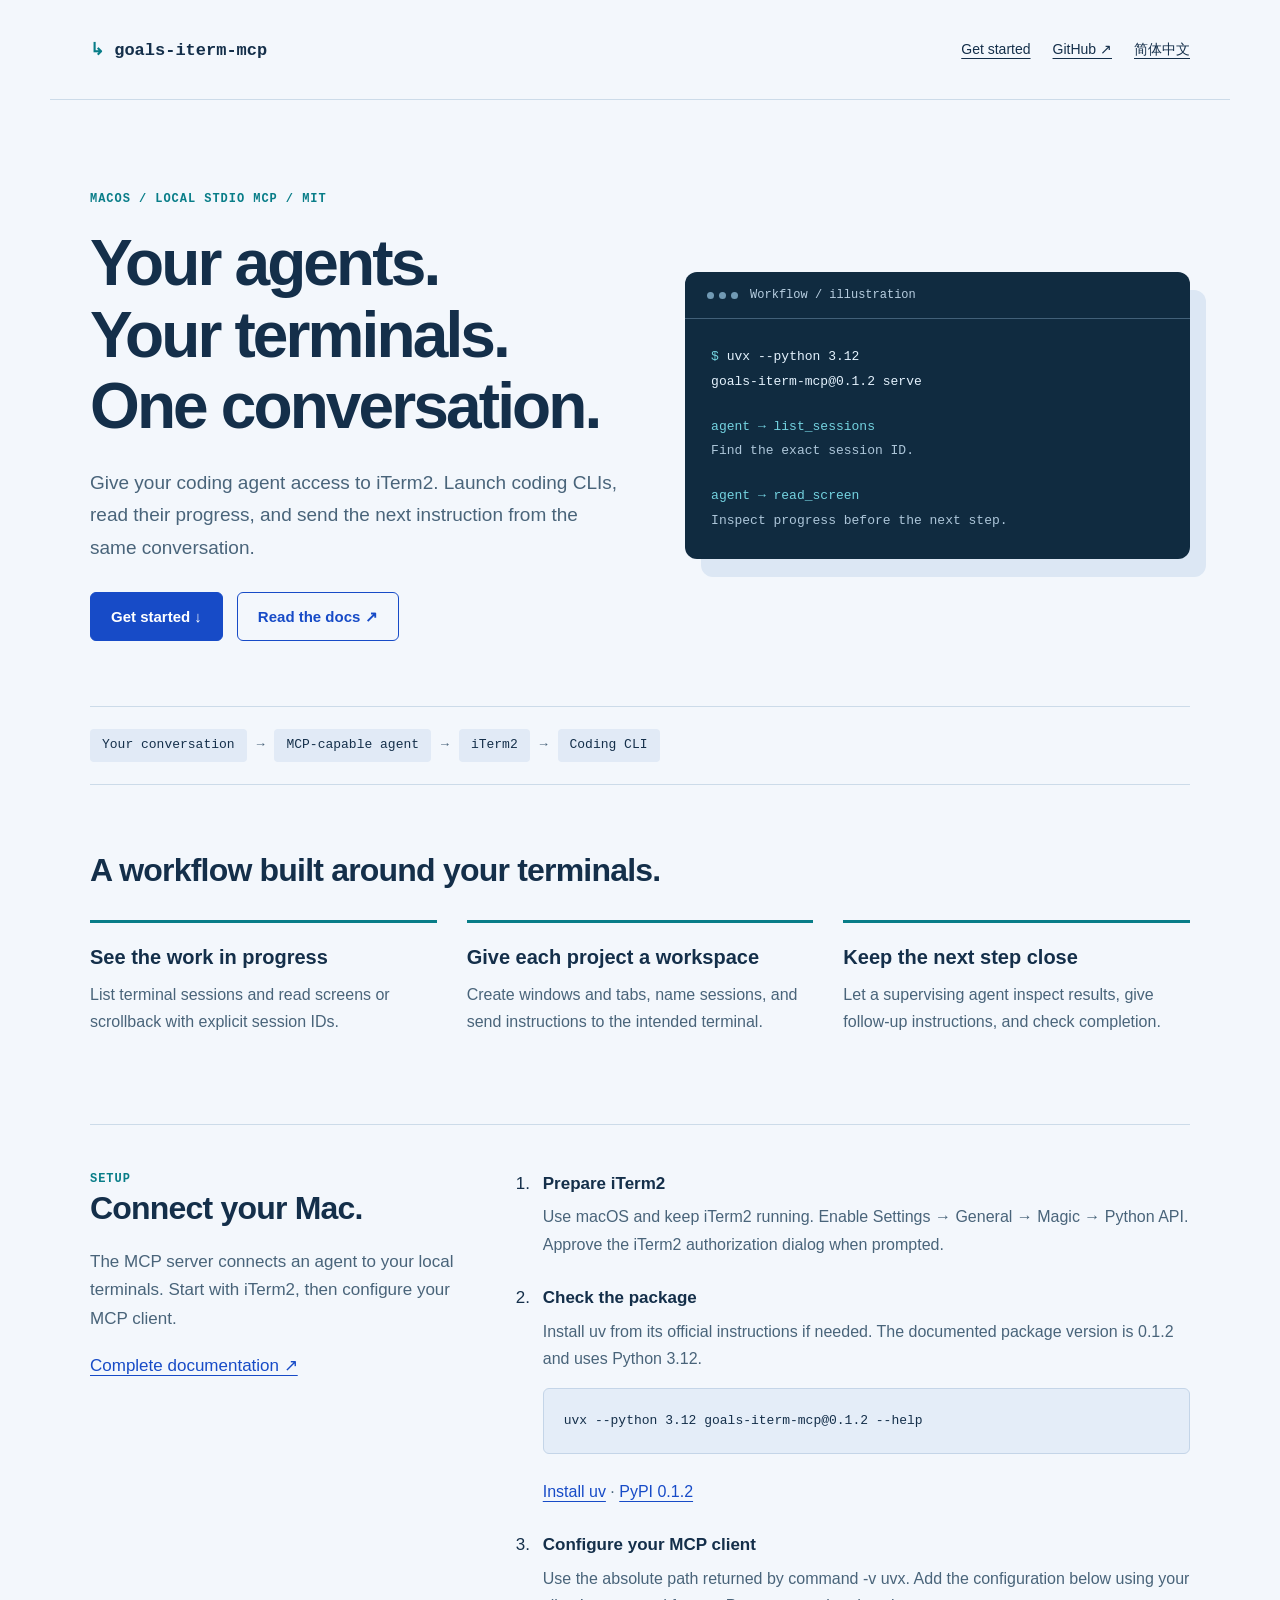
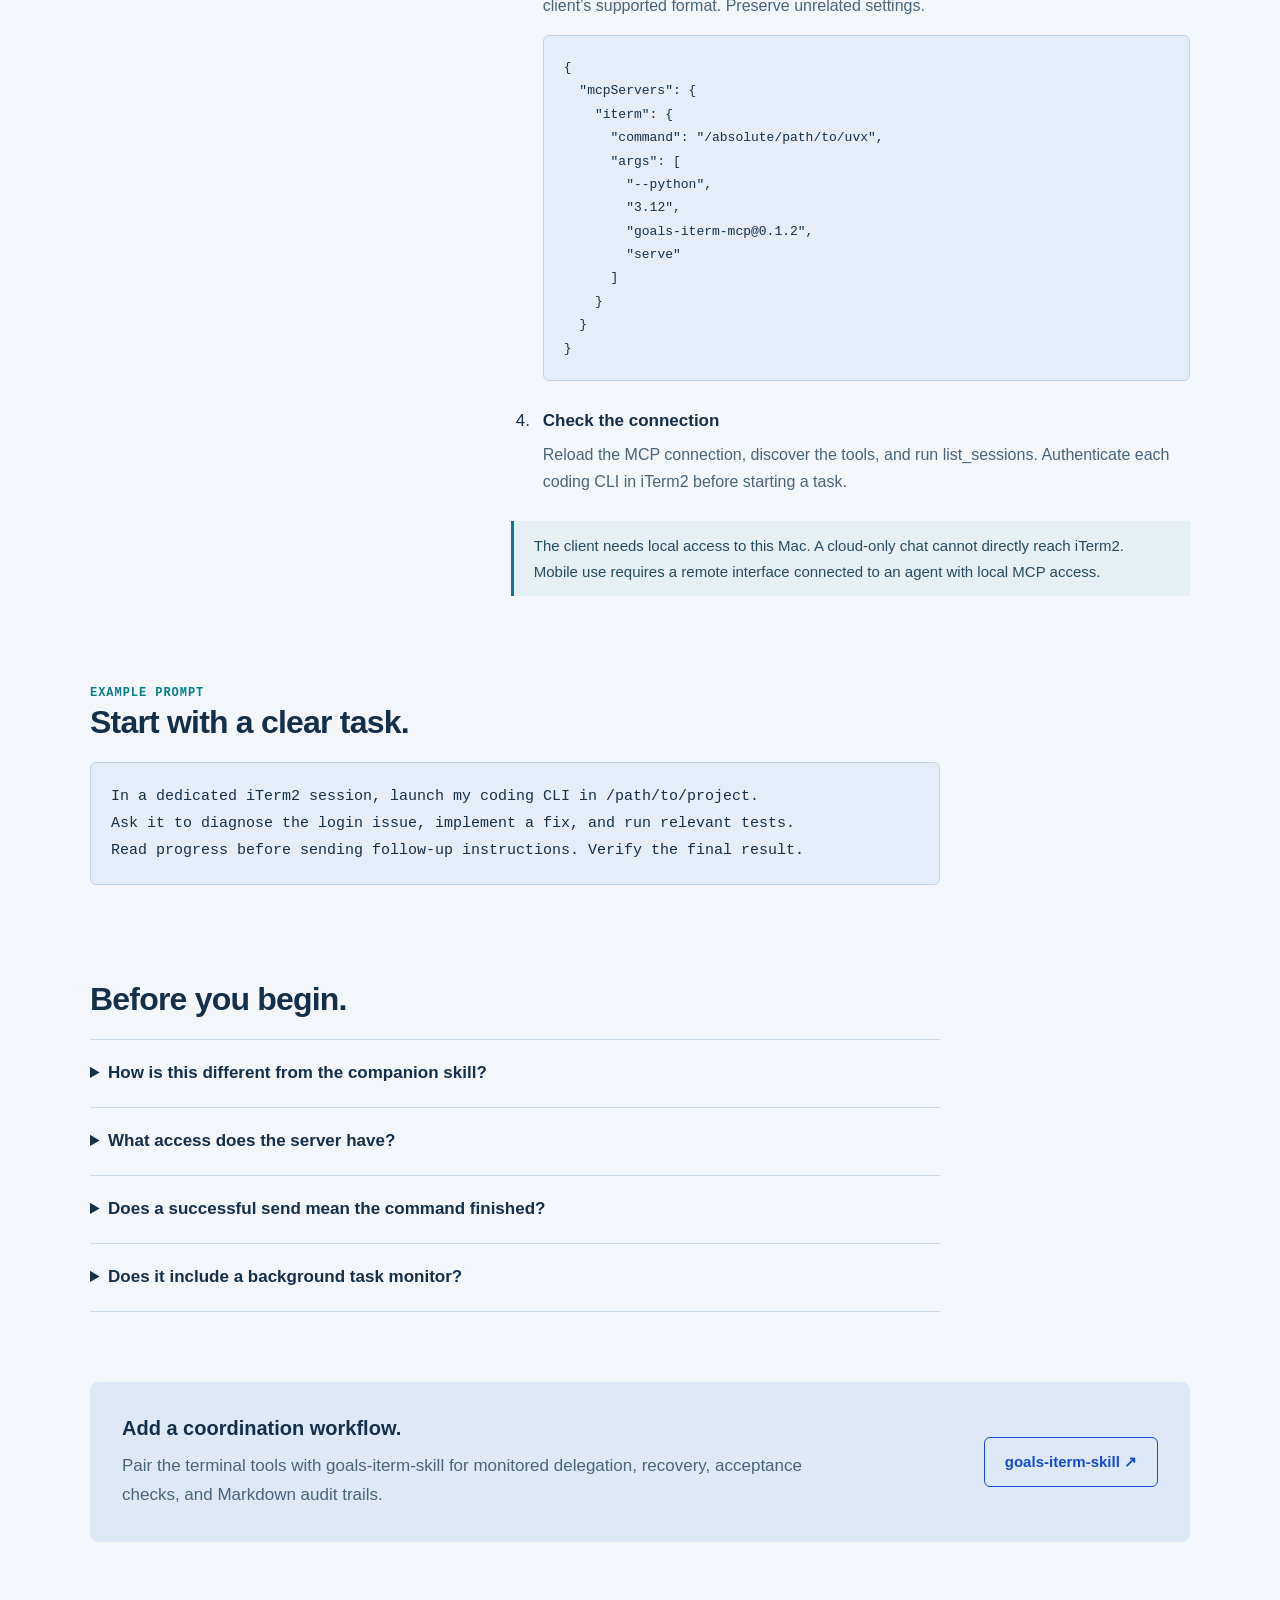
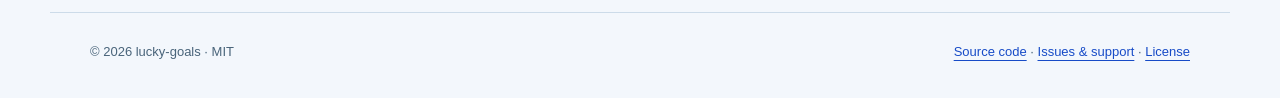
==== site/index.html @ d30d4e48 "Add bilingual project website and GitHub Pages deployment" ====
<!doctype html>
<html lang="en">
<head>
<meta charset="utf-8"><meta name="viewport" content="width=device-width, initial-scale=1">
<title>goals-iterm-mcp — iTerm2 MCP server for AI coding agents</title>
<meta name="description" content="Connect AI coding agents to iTerm2 on macOS. Use goals-iterm-mcp to coordinate Claude Code, Codex CLI, and other CLIs through local MCP tools.">
<meta name="google-site-verification" content="RSlia45OxWhqX6iyxyoSFyVtlpCfAS38nRmpzuDwfc4">
<link rel="canonical" href="https://lucky-goals.github.io/goals-iterm-mcp/">
<link rel="alternate" hreflang="en" href="https://lucky-goals.github.io/goals-iterm-mcp/">
<link rel="alternate" hreflang="zh-CN" href="https://lucky-goals.github.io/goals-iterm-mcp/zh/">
<link rel="alternate" hreflang="x-default" href="https://lucky-goals.github.io/goals-iterm-mcp/">
<meta property="og:type" content="website"><meta property="og:site_name" content="goals-iterm-mcp">
<meta property="og:title" content="goals-iterm-mcp — iTerm2 MCP server for AI coding agents"><meta property="og:description" content="Connect AI coding agents to iTerm2 on macOS. Use goals-iterm-mcp to coordinate Claude Code, Codex CLI, and other CLIs through local MCP tools."><meta property="og:url" content="https://lucky-goals.github.io/goals-iterm-mcp/"><meta property="og:locale" content="en_US">
<meta name="twitter:card" content="summary">
<meta name="theme-color" content="#142f4a">
<link rel="icon" href="./assets/favicon.svg" type="image/svg+xml">
<link rel="stylesheet" href="./assets/style.css">
<script type="application/ld+json">{"@context": "https://schema.org", "@type": "SoftwareSourceCode", "name": "goals-iterm-mcp", "description": "Connect AI coding agents to iTerm2 on macOS. Use goals-iterm-mcp to coordinate Claude Code, Codex CLI, and other CLIs through local MCP tools.", "url": "https://lucky-goals.github.io/goals-iterm-mcp/", "codeRepository": "https://github.com/lucky-goals/goals-iterm-mcp", "license": "https://opensource.org/license/mit", "inLanguage": "en", "author": {"@type": "Person", "name": "lucky-goals", "url": "https://github.com/lucky-goals"}}</script>
</head>
<body>
<a class="skip" href="#main">Skip to content</a>
<header><a class="brand" href="./"><span>↳</span> goals-iterm-mcp</a><nav aria-label="Main navigation"><a href="#install">Get started</a><a href="https://github.com/lucky-goals/goals-iterm-mcp">GitHub ↗</a><a href="./zh/" lang="zh-CN" hreflang="zh-CN">简体中文</a></nav></header>
<main id="main">
<section class="hero" aria-labelledby="headline"><div><div class="eyebrow">macOS / local stdio MCP / MIT</div><h1 id="headline">Your agents.<br>Your terminals.<br>One conversation.</h1><p class="lede">Give your coding agent access to iTerm2. Launch coding CLIs, read their progress, and send the next instruction from the same conversation.</p><div class="actions"><a class="button" href="#install">Get started ↓</a><a class="button secondary" href="https://github.com/lucky-goals/goals-iterm-mcp/blob/main/README.md">Read the docs ↗</a></div></div><div class="terminal" aria-label="Illustrative workflow, not a live terminal"><div class="terminal-title"><span class="lights" aria-hidden="true"><i></i><i></i><i></i></span>Workflow / illustration</div><div class="terminal-body"><p><span class="prompt">$</span> uvx --python 3.12<br>  goals-iterm-mcp@0.1.2 serve</p><p><span class="prompt">agent → list_sessions</span><br><span class="comment">Find the exact session ID.</span></p><p><span class="prompt">agent → read_screen</span><br><span class="comment">Inspect progress before the next step.</span></p></div></div></section>
<div class="flow" aria-label="How it connects"><span>Your conversation</span> <b aria-hidden="true">→</b> <span>MCP-capable agent</span> <b aria-hidden="true">→</b> <span>iTerm2</span> <b aria-hidden="true">→</b> <span>Coding CLI</span></div>
<section aria-labelledby="capabilities"><h2 id="capabilities">A workflow built around your terminals.</h2><div class="features"><article class="feature"><h3>See the work in progress</h3><p>List terminal sessions and read screens or scrollback with explicit session IDs.</p></article><article class="feature"><h3>Give each project a workspace</h3><p>Create windows and tabs, name sessions, and send instructions to the intended terminal.</p></article><article class="feature"><h3>Keep the next step close</h3><p>Let a supervising agent inspect results, give follow-up instructions, and check completion.</p></article></div></section>
<section class="setup" id="install" aria-labelledby="setup-title"><div><div class="eyebrow">Setup</div><h2 id="setup-title">Connect your Mac.</h2><p class="intro">The MCP server connects an agent to your local terminals. Start with iTerm2, then configure your MCP client.</p><p><a href="https://github.com/lucky-goals/goals-iterm-mcp/blob/main/README.md">Complete documentation ↗</a></p></div><div><ol class="steps"><li><strong>Prepare iTerm2</strong><p>Use macOS and keep iTerm2 running. Enable Settings → General → Magic → Python API. Approve the iTerm2 authorization dialog when prompted.</p></li><li><strong>Check the package</strong><p>Install uv from its official instructions if needed. The documented package version is 0.1.2 and uses Python 3.12.</p><pre><code>uvx --python 3.12 goals-iterm-mcp@0.1.2 --help</code></pre><p><a href="https://docs.astral.sh/uv/getting-started/installation/">Install uv</a> · <a href="https://pypi.org/project/goals-iterm-mcp/0.1.2/">PyPI 0.1.2</a></p></li><li><strong>Configure your MCP client</strong><p>Use the absolute path returned by command -v uvx. Add the configuration below using your client’s supported format. Preserve unrelated settings.</p><pre><code>{
  &quot;mcpServers&quot;: {
    &quot;iterm&quot;: {
      &quot;command&quot;: &quot;/absolute/path/to/uvx&quot;,
      &quot;args&quot;: [
        &quot;--python&quot;,
        &quot;3.12&quot;,
        &quot;goals-iterm-mcp@0.1.2&quot;,
        &quot;serve&quot;
      ]
    }
  }
}</code></pre></li><li><strong>Check the connection</strong><p>Reload the MCP connection, discover the tools, and run list_sessions. Authenticate each coding CLI in iTerm2 before starting a task.</p></li></ol><p class="note">The client needs local access to this Mac. A cloud-only chat cannot directly reach iTerm2. Mobile use requires a remote interface connected to an agent with local MCP access.</p></div></section>
<section class="example" aria-labelledby="example-title"><div class="eyebrow">Example prompt</div><h2 id="example-title">Start with a clear task.</h2><pre><code>In a dedicated iTerm2 session, launch my coding CLI in /path/to/project.
Ask it to diagnose the login issue, implement a fix, and run relevant tests.
Read progress before sending follow-up instructions. Verify the final result.</code></pre></section>
<section aria-labelledby="faq"><h2 id="faq">Before you begin.</h2><details><summary>How is this different from the companion skill?</summary><p>The MCP server provides terminal tools. goals-iterm-skill adds instructions for task delegation, monitoring, decisions, recovery, and verification.</p></details><details><summary>What access does the server have?</summary><p>By default it can operate on all iTerm2 sessions owned by the current user. Use --read-only to observe only, or repeat --session-id &lt;ID&gt; to limit access. Session restrictions disable window and tab creation.</p></details><details><summary>Does a successful send mean the command finished?</summary><p>No. The acknowledgment confirms an iTerm2 API call. The supervising agent still needs to inspect terminal output and verify the result.</p></details><details><summary>Does it include a background task monitor?</summary><p>No. The server exposes terminal tools. The supervising agent and its host manage monitoring, continuation, and scheduling.</p></details></section>
<section><div class="related"><div><h3>Add a coordination workflow.</h3><p>Pair the terminal tools with goals-iterm-skill for monitored delegation, recovery, acceptance checks, and Markdown audit trails.</p></div><a class="button secondary" href="https://lucky-goals.github.io/goals-iterm-skill/">goals-iterm-skill ↗</a></div></section>
</main><footer><span>© 2026 lucky-goals · MIT</span><span><a href="https://github.com/lucky-goals/goals-iterm-mcp">Source code</a> · <a href="https://github.com/lucky-goals/goals-iterm-mcp/issues">Issues & support</a> · <a href="https://github.com/lucky-goals/goals-iterm-mcp/blob/main/LICENSE">License</a></span></footer>
</body></html>
---- site/assets/style.css ----
:root{--ink:#142f4a;--muted:#49647a;--paper:#f3f7fc;--white:#fff;--line:#ccdbe9;--blue:#174bc7;--cyan:#087d88;--dark:#102b40;--mono:ui-monospace,SFMono-Regular,Consolas,monospace;--body:ui-sans-serif,-apple-system,BlinkMacSystemFont,"Segoe UI","PingFang SC",sans-serif}*{box-sizing:border-box}html{scroll-behavior:smooth;scroll-padding-top:24px}body{margin:0;background:var(--paper);color:var(--ink);font:17px/1.7 var(--body)}a{color:var(--blue);text-underline-offset:4px}a:hover{text-decoration-thickness:2px}a:focus-visible,summary:focus-visible{outline:3px solid var(--cyan);outline-offset:5px}header,main,footer{max-width:1180px;margin:auto;padding:0 40px}header{display:flex;align-items:center;justify-content:space-between;gap:20px;min-height:100px;border-bottom:1px solid var(--line)}.brand{font:700 17px var(--mono);color:var(--ink);text-decoration:none}.brand span{color:var(--cyan)}nav{display:flex;flex-wrap:wrap;gap:22px;font-size:14px}nav a{color:var(--ink)}.hero{display:grid;grid-template-columns:1.05fr 1fr;gap:65px;align-items:center;padding:90px 0 65px}.eyebrow{font:600 12px/1.5 var(--mono);letter-spacing:.08em;text-transform:uppercase;color:var(--cyan)}h1{font-size:clamp(40px,5vw,66px);line-height:1.12;letter-spacing:-.045em;margin:20px 0 24px;font-weight:750}h2{font-size:32px;line-height:1.25;letter-spacing:-.025em;margin:0 0 20px}h3{font-size:20px;line-height:1.4;margin:0 0 10px}p{margin:0 0 18px}.lede{color:var(--muted);font-size:19px}.actions{display:flex;flex-wrap:wrap;gap:14px;margin-top:28px}.button{display:inline-flex;align-items:center;justify-content:center;padding:11px 20px;border:1px solid var(--blue);border-radius:6px;font-weight:600;font-size:15px;text-decoration:none;background:var(--blue);color:white}.button.secondary{color:var(--blue);background:transparent}.terminal{background:var(--dark);color:#e4f2fd;border-radius:12px;box-shadow:16px 18px 0 #dce7f4;overflow:hidden;min-width:0}.terminal-title{font:12px var(--mono);padding:16px 22px;border-bottom:1px solid #426078;display:flex;gap:12px;align-items:center;color:#b8cfe1}.lights{display:flex;gap:5px}.lights i{height:7px;width:7px;border-radius:50%;background:#719ab4}.terminal-body{padding:26px;font:13px/1.9 var(--mono)}.terminal-body p{margin-bottom:20px}.terminal-body p:last-child{margin-bottom:0}.prompt{color:#74d3e0}.comment{color:#adc6d9}.flow{display:flex;flex-wrap:wrap;gap:10px;align-items:center;border-block:1px solid var(--line);padding:22px 0;font:13px/1.6 var(--mono);margin-bottom:65px}.flow span{padding:6px 12px;background:#e1eaf6;border-radius:4px}.flow b{font-weight:400;color:var(--muted)}section{padding:0 0 70px}.intro{max-width:760px;color:var(--muted)}.features{display:grid;grid-template-columns:repeat(3,1fr);gap:30px;margin-top:30px}.feature{border-top:3px solid var(--cyan);padding-top:20px}.feature p{color:var(--muted);font-size:16px}.setup{display:grid;grid-template-columns:.7fr 1.3fr;gap:55px;padding-top:45px;border-top:1px solid var(--line)}.steps{padding-left:24px;margin:0}.steps>li{padding-left:8px;margin-bottom:26px}.steps strong{display:block}.steps p{color:var(--muted);font-size:16px;margin:5px 0 10px}pre{margin:16px 0 24px;padding:20px;background:#e4edf8;border:1px solid #c4d5e8;border-radius:6px;overflow-x:auto;color:var(--ink);font:13px/1.8 var(--mono);white-space:pre-wrap;overflow-wrap:anywhere}code{font-family:var(--mono);font-size:.88em}pre code{font-size:inherit}.note{border-left:3px solid var(--cyan);padding:12px 20px;background:#e6f0f4;color:#234b62;font-size:15px}.example{max-width:850px}.example pre{font-size:15px;line-height:1.8}details{border-top:1px solid var(--line);padding:19px 0;max-width:850px}details:last-child{border-bottom:1px solid var(--line)}summary{cursor:pointer;font-weight:600}details p{margin:15px 0 0;color:var(--muted);font-size:16px}.related{display:flex;justify-content:space-between;align-items:center;gap:30px;padding:32px;background:#dde9f7;border-radius:8px}.related p{max-width:680px;margin:0;color:var(--muted)}.related .button{white-space:nowrap}footer{display:flex;gap:20px;justify-content:space-between;padding-top:28px;padding-bottom:35px;border-top:1px solid var(--line);font-size:13px;color:var(--muted)}.skip{position:absolute;left:20px;top:-100px;padding:10px;background:white;z-index:9}.skip:focus{top:10px}@media(max-width:850px){.hero{grid-template-columns:1fr;gap:40px;padding-top:50px}.terminal{max-width:650px}.setup{grid-template-columns:1fr;gap:18px}.features{grid-template-columns:1fr;gap:20px}.related{align-items:flex-start;flex-direction:column}h1{max-width:700px}.flow{margin-bottom:45px}}@media(max-width:520px){header,main,footer{padding-left:22px;padding-right:22px}header{align-items:flex-start;flex-direction:column;padding-top:24px;padding-bottom:24px;gap:15px}nav{gap:18px}h1{font-size:40px}.terminal{box-shadow:8px 10px 0 #dce7f4}.terminal-body{padding:20px;font-size:12px}section{padding-bottom:48px}footer{flex-direction:column}.related{padding:24px}.flow{font-size:11px;gap:6px}.flow span{padding:5px 8px}}@media(prefers-reduced-motion:reduce){html{scroll-behavior:auto}}
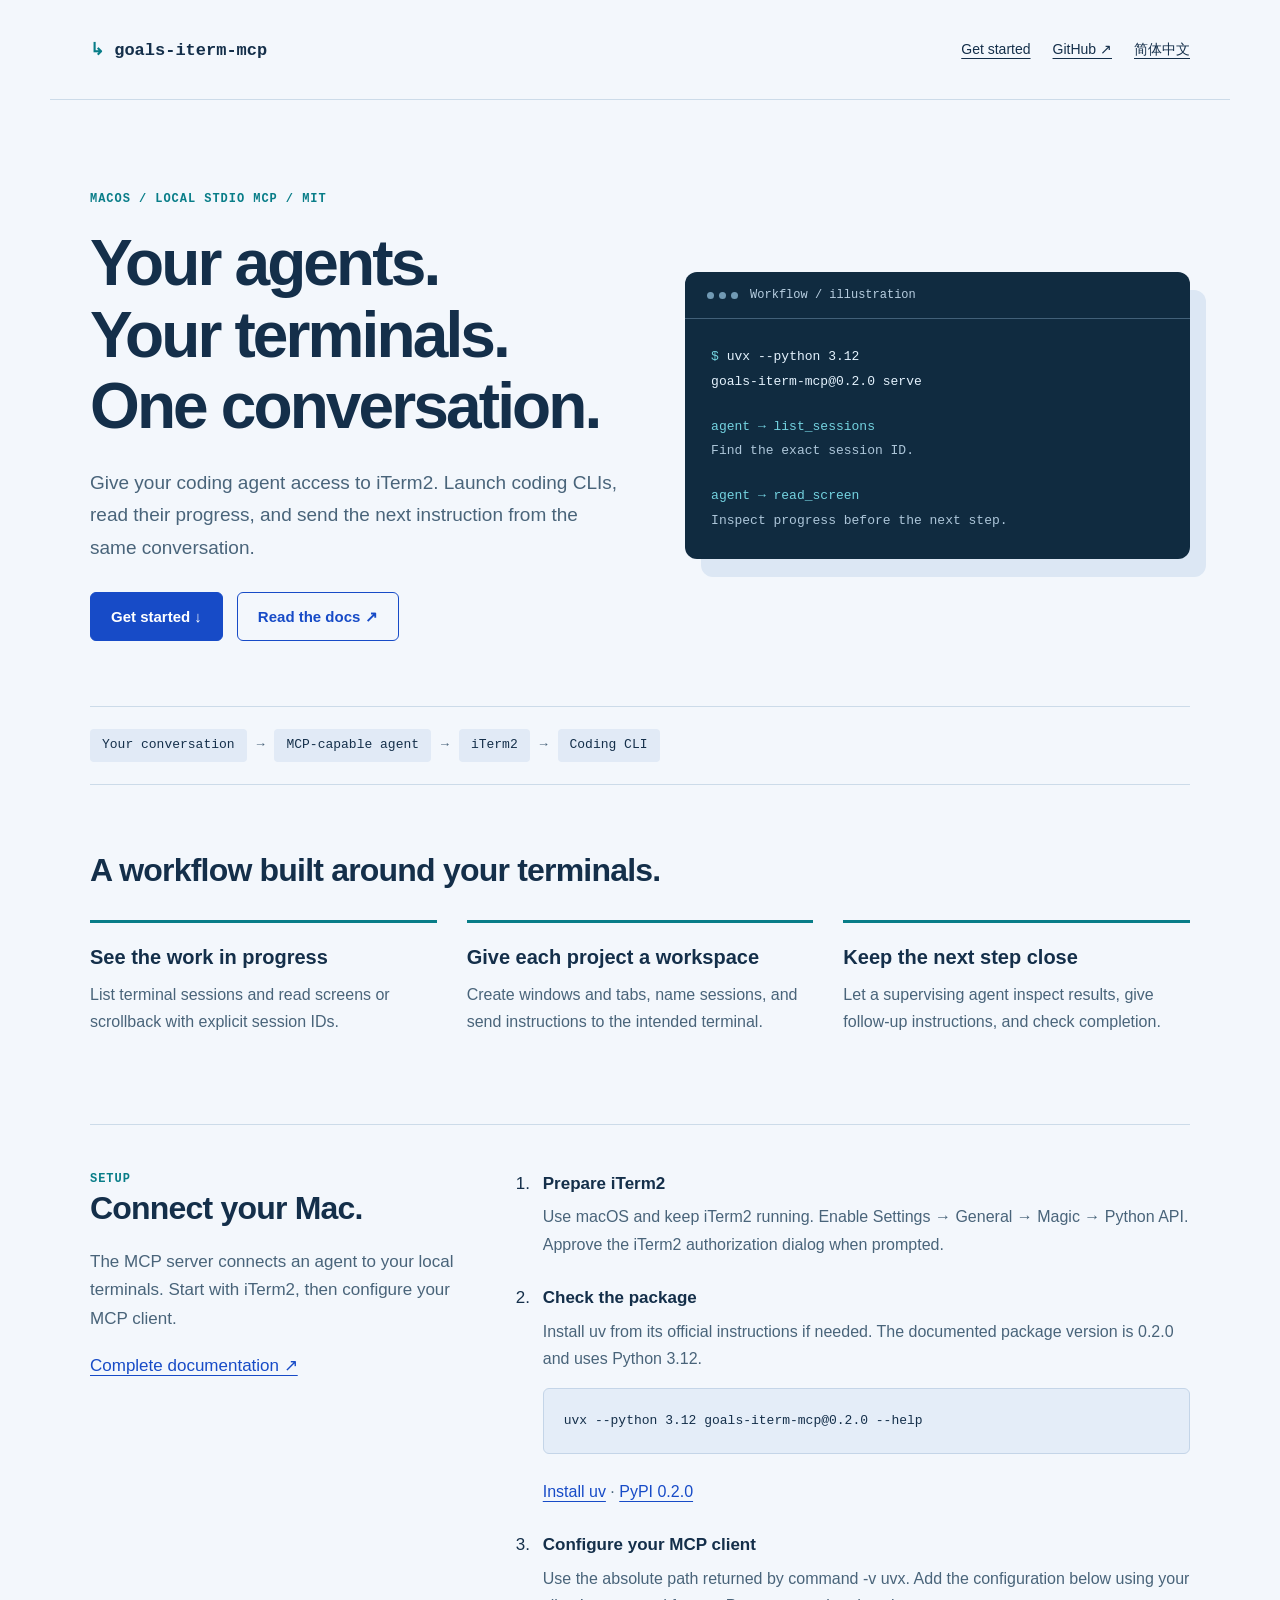
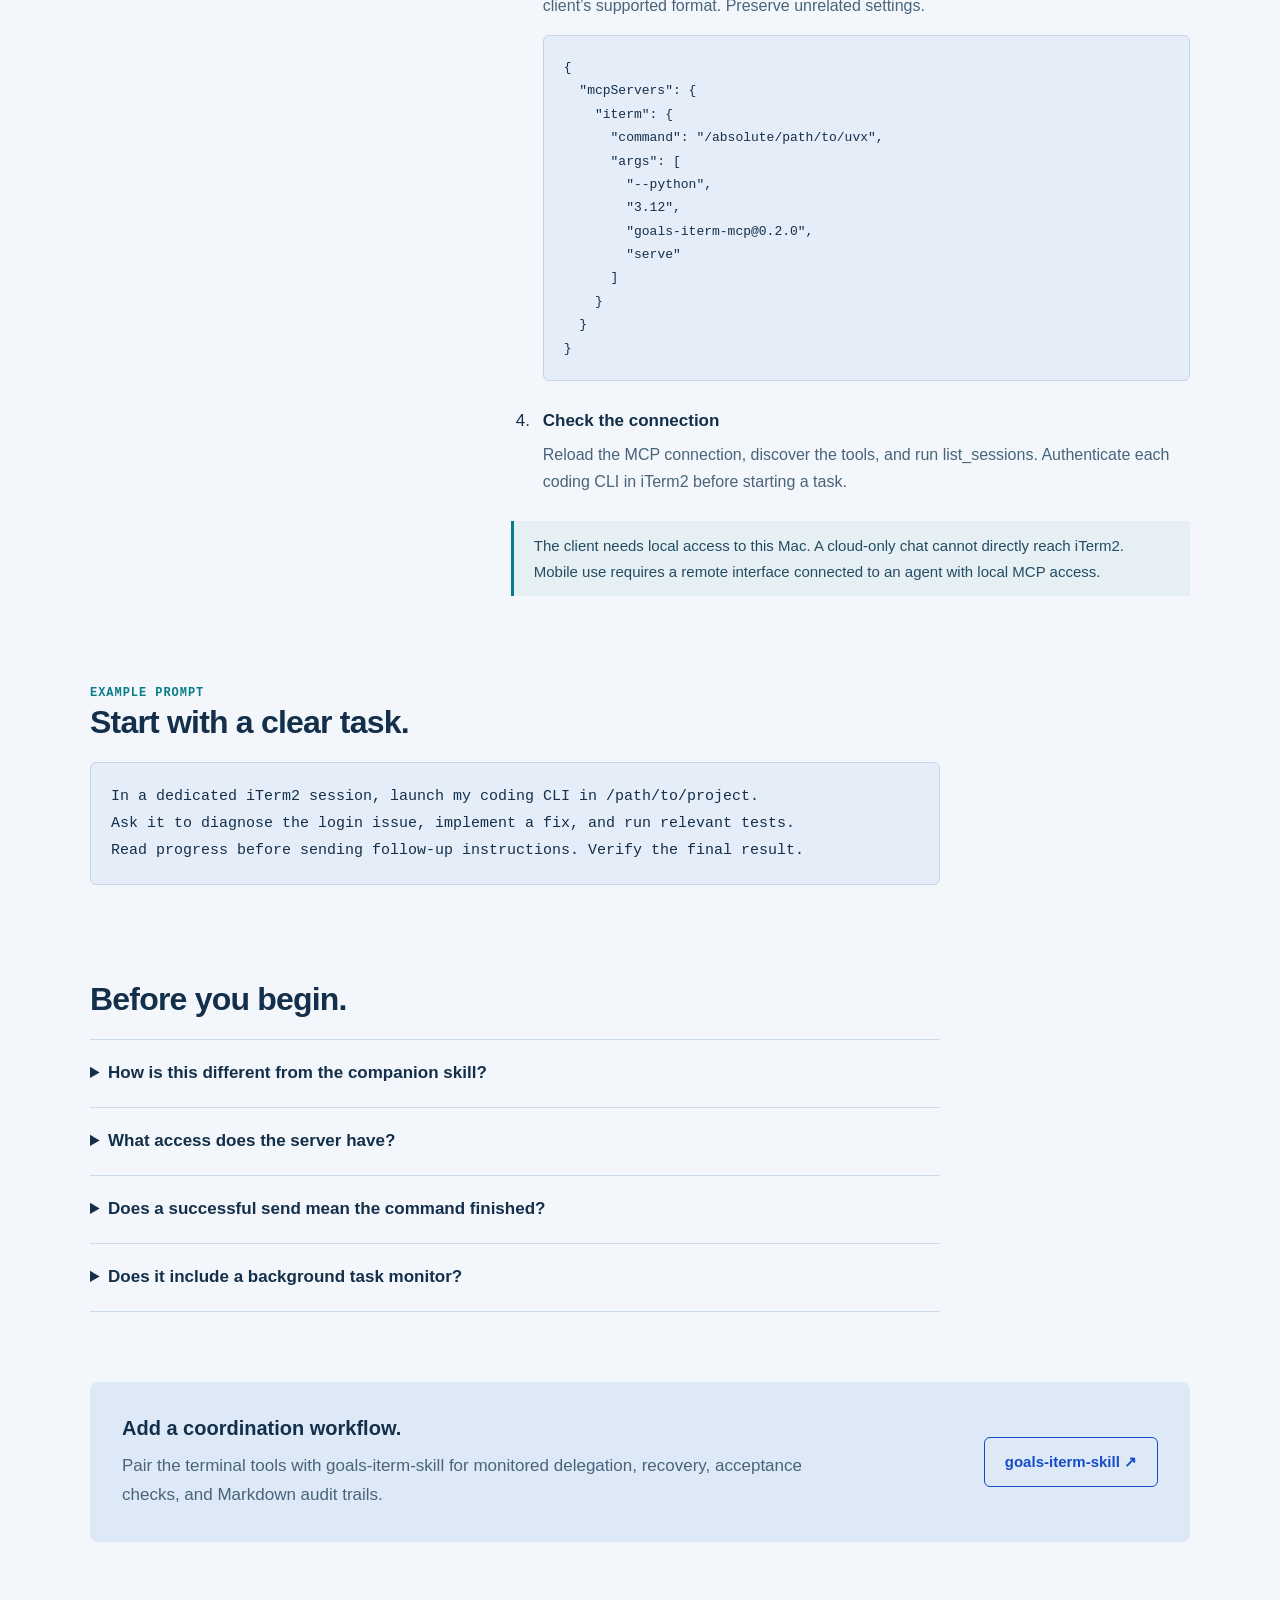
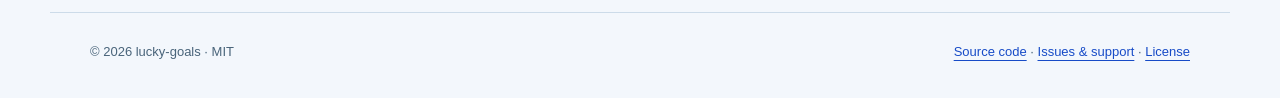
==== commit fa4831bd: "Release 0.2.0 with guarded terminal closing and CLI recovery" ====
--- a/site/index.html
+++ b/site/index.html
@@ -21,17 +21,17 @@
 <a class="skip" href="#main">Skip to content</a>
 <header><a class="brand" href="./"><span>↳</span> goals-iterm-mcp</a><nav aria-label="Main navigation"><a href="#install">Get started</a><a href="https://github.com/lucky-goals/goals-iterm-mcp">GitHub ↗</a><a href="./zh/" lang="zh-CN" hreflang="zh-CN">简体中文</a></nav></header>
 <main id="main">
-<section class="hero" aria-labelledby="headline"><div><div class="eyebrow">macOS / local stdio MCP / MIT</div><h1 id="headline">Your agents.<br>Your terminals.<br>One conversation.</h1><p class="lede">Give your coding agent access to iTerm2. Launch coding CLIs, read their progress, and send the next instruction from the same conversation.</p><div class="actions"><a class="button" href="#install">Get started ↓</a><a class="button secondary" href="https://github.com/lucky-goals/goals-iterm-mcp/blob/main/README.md">Read the docs ↗</a></div></div><div class="terminal" aria-label="Illustrative workflow, not a live terminal"><div class="terminal-title"><span class="lights" aria-hidden="true"><i></i><i></i><i></i></span>Workflow / illustration</div><div class="terminal-body"><p><span class="prompt">$</span> uvx --python 3.12<br>  goals-iterm-mcp@0.1.2 serve</p><p><span class="prompt">agent → list_sessions</span><br><span class="comment">Find the exact session ID.</span></p><p><span class="prompt">agent → read_screen</span><br><span class="comment">Inspect progress before the next step.</span></p></div></div></section>
+<section class="hero" aria-labelledby="headline"><div><div class="eyebrow">macOS / local stdio MCP / MIT</div><h1 id="headline">Your agents.<br>Your terminals.<br>One conversation.</h1><p class="lede">Give your coding agent access to iTerm2. Launch coding CLIs, read their progress, and send the next instruction from the same conversation.</p><div class="actions"><a class="button" href="#install">Get started ↓</a><a class="button secondary" href="https://github.com/lucky-goals/goals-iterm-mcp/blob/main/README.md">Read the docs ↗</a></div></div><div class="terminal" aria-label="Illustrative workflow, not a live terminal"><div class="terminal-title"><span class="lights" aria-hidden="true"><i></i><i></i><i></i></span>Workflow / illustration</div><div class="terminal-body"><p><span class="prompt">$</span> uvx --python 3.12<br>  goals-iterm-mcp@0.2.0 serve</p><p><span class="prompt">agent → list_sessions</span><br><span class="comment">Find the exact session ID.</span></p><p><span class="prompt">agent → read_screen</span><br><span class="comment">Inspect progress before the next step.</span></p></div></div></section>
 <div class="flow" aria-label="How it connects"><span>Your conversation</span> <b aria-hidden="true">→</b> <span>MCP-capable agent</span> <b aria-hidden="true">→</b> <span>iTerm2</span> <b aria-hidden="true">→</b> <span>Coding CLI</span></div>
 <section aria-labelledby="capabilities"><h2 id="capabilities">A workflow built around your terminals.</h2><div class="features"><article class="feature"><h3>See the work in progress</h3><p>List terminal sessions and read screens or scrollback with explicit session IDs.</p></article><article class="feature"><h3>Give each project a workspace</h3><p>Create windows and tabs, name sessions, and send instructions to the intended terminal.</p></article><article class="feature"><h3>Keep the next step close</h3><p>Let a supervising agent inspect results, give follow-up instructions, and check completion.</p></article></div></section>
-<section class="setup" id="install" aria-labelledby="setup-title"><div><div class="eyebrow">Setup</div><h2 id="setup-title">Connect your Mac.</h2><p class="intro">The MCP server connects an agent to your local terminals. Start with iTerm2, then configure your MCP client.</p><p><a href="https://github.com/lucky-goals/goals-iterm-mcp/blob/main/README.md">Complete documentation ↗</a></p></div><div><ol class="steps"><li><strong>Prepare iTerm2</strong><p>Use macOS and keep iTerm2 running. Enable Settings → General → Magic → Python API. Approve the iTerm2 authorization dialog when prompted.</p></li><li><strong>Check the package</strong><p>Install uv from its official instructions if needed. The documented package version is 0.1.2 and uses Python 3.12.</p><pre><code>uvx --python 3.12 goals-iterm-mcp@0.1.2 --help</code></pre><p><a href="https://docs.astral.sh/uv/getting-started/installation/">Install uv</a> · <a href="https://pypi.org/project/goals-iterm-mcp/0.1.2/">PyPI 0.1.2</a></p></li><li><strong>Configure your MCP client</strong><p>Use the absolute path returned by command -v uvx. Add the configuration below using your client’s supported format. Preserve unrelated settings.</p><pre><code>{
+<section class="setup" id="install" aria-labelledby="setup-title"><div><div class="eyebrow">Setup</div><h2 id="setup-title">Connect your Mac.</h2><p class="intro">The MCP server connects an agent to your local terminals. Start with iTerm2, then configure your MCP client.</p><p><a href="https://github.com/lucky-goals/goals-iterm-mcp/blob/main/README.md">Complete documentation ↗</a></p></div><div><ol class="steps"><li><strong>Prepare iTerm2</strong><p>Use macOS and keep iTerm2 running. Enable Settings → General → Magic → Python API. Approve the iTerm2 authorization dialog when prompted.</p></li><li><strong>Check the package</strong><p>Install uv from its official instructions if needed. The documented package version is 0.2.0 and uses Python 3.12.</p><pre><code>uvx --python 3.12 goals-iterm-mcp@0.2.0 --help</code></pre><p><a href="https://docs.astral.sh/uv/getting-started/installation/">Install uv</a> · <a href="https://pypi.org/project/goals-iterm-mcp/0.2.0/">PyPI 0.2.0</a></p></li><li><strong>Configure your MCP client</strong><p>Use the absolute path returned by command -v uvx. Add the configuration below using your client’s supported format. Preserve unrelated settings.</p><pre><code>{
   &quot;mcpServers&quot;: {
     &quot;iterm&quot;: {
       &quot;command&quot;: &quot;/absolute/path/to/uvx&quot;,
       &quot;args&quot;: [
         &quot;--python&quot;,
         &quot;3.12&quot;,
-        &quot;goals-iterm-mcp@0.1.2&quot;,
+        &quot;goals-iterm-mcp@0.2.0&quot;,
         &quot;serve&quot;
       ]
     }
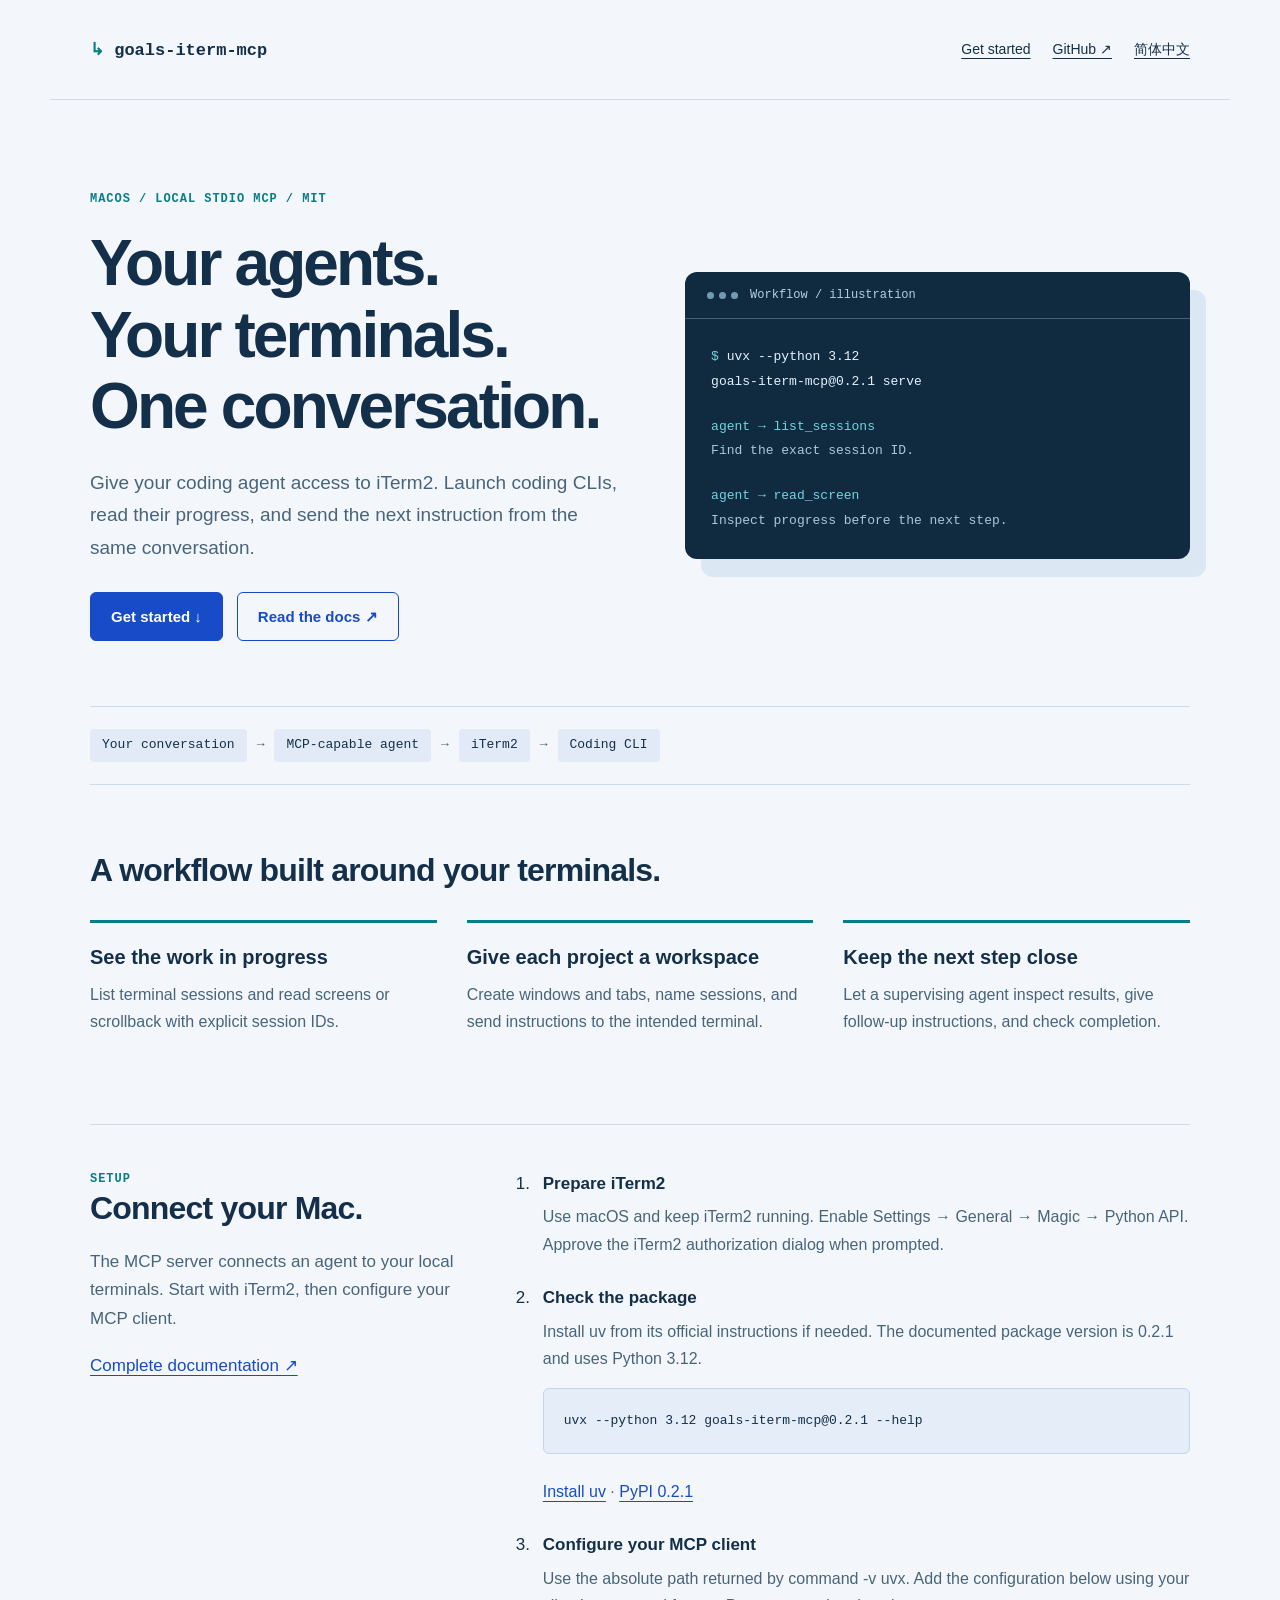
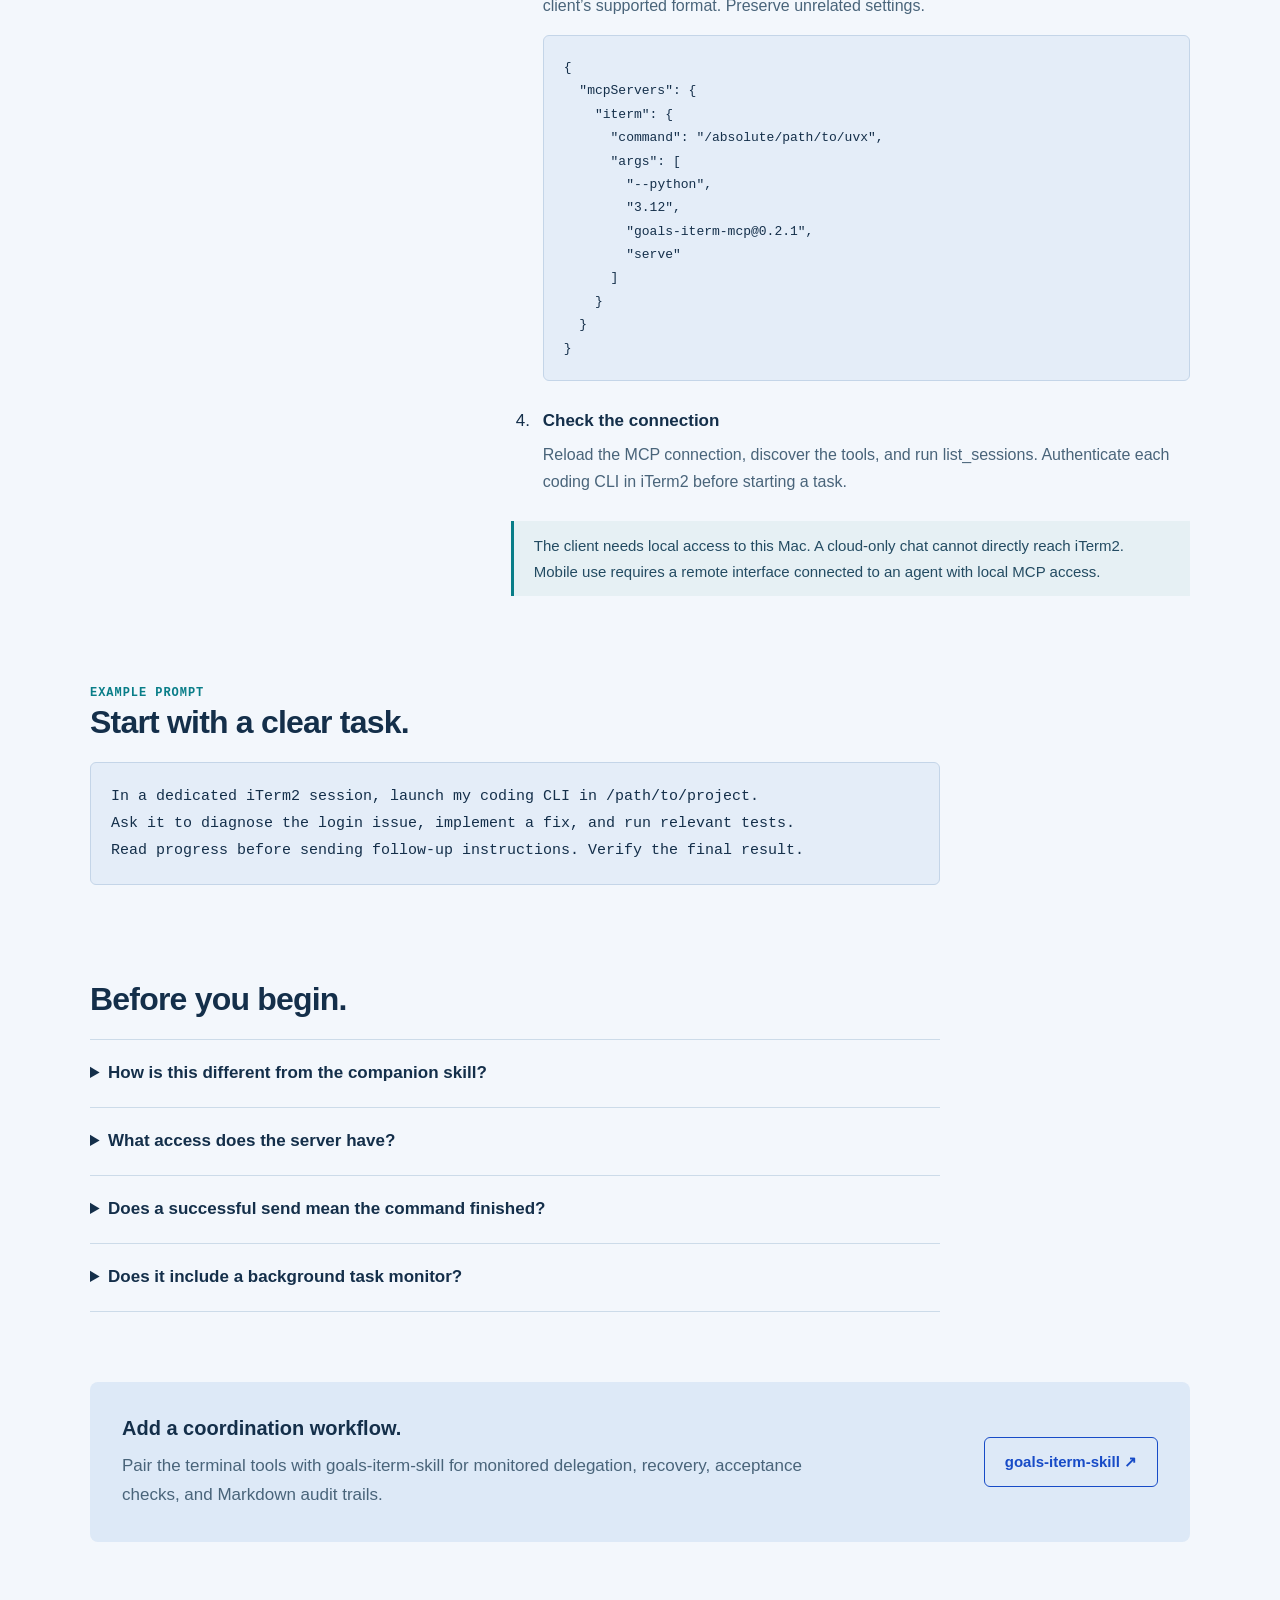
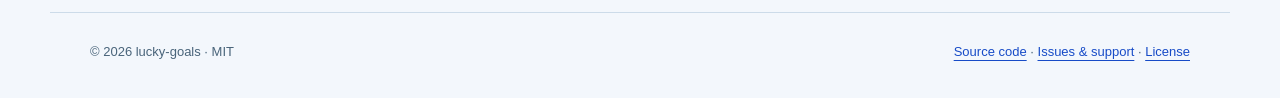
==== commit 8e28630a: "Release goals-iterm-mcp 0.2.1" ====
--- a/site/index.html
+++ b/site/index.html
@@ -21,17 +21,17 @@
 <a class="skip" href="#main">Skip to content</a>
 <header><a class="brand" href="./"><span>↳</span> goals-iterm-mcp</a><nav aria-label="Main navigation"><a href="#install">Get started</a><a href="https://github.com/lucky-goals/goals-iterm-mcp">GitHub ↗</a><a href="./zh/" lang="zh-CN" hreflang="zh-CN">简体中文</a></nav></header>
 <main id="main">
-<section class="hero" aria-labelledby="headline"><div><div class="eyebrow">macOS / local stdio MCP / MIT</div><h1 id="headline">Your agents.<br>Your terminals.<br>One conversation.</h1><p class="lede">Give your coding agent access to iTerm2. Launch coding CLIs, read their progress, and send the next instruction from the same conversation.</p><div class="actions"><a class="button" href="#install">Get started ↓</a><a class="button secondary" href="https://github.com/lucky-goals/goals-iterm-mcp/blob/main/README.md">Read the docs ↗</a></div></div><div class="terminal" aria-label="Illustrative workflow, not a live terminal"><div class="terminal-title"><span class="lights" aria-hidden="true"><i></i><i></i><i></i></span>Workflow / illustration</div><div class="terminal-body"><p><span class="prompt">$</span> uvx --python 3.12<br>  goals-iterm-mcp@0.2.0 serve</p><p><span class="prompt">agent → list_sessions</span><br><span class="comment">Find the exact session ID.</span></p><p><span class="prompt">agent → read_screen</span><br><span class="comment">Inspect progress before the next step.</span></p></div></div></section>
+<section class="hero" aria-labelledby="headline"><div><div class="eyebrow">macOS / local stdio MCP / MIT</div><h1 id="headline">Your agents.<br>Your terminals.<br>One conversation.</h1><p class="lede">Give your coding agent access to iTerm2. Launch coding CLIs, read their progress, and send the next instruction from the same conversation.</p><div class="actions"><a class="button" href="#install">Get started ↓</a><a class="button secondary" href="https://github.com/lucky-goals/goals-iterm-mcp/blob/main/README.md">Read the docs ↗</a></div></div><div class="terminal" aria-label="Illustrative workflow, not a live terminal"><div class="terminal-title"><span class="lights" aria-hidden="true"><i></i><i></i><i></i></span>Workflow / illustration</div><div class="terminal-body"><p><span class="prompt">$</span> uvx --python 3.12<br>  goals-iterm-mcp@0.2.1 serve</p><p><span class="prompt">agent → list_sessions</span><br><span class="comment">Find the exact session ID.</span></p><p><span class="prompt">agent → read_screen</span><br><span class="comment">Inspect progress before the next step.</span></p></div></div></section>
 <div class="flow" aria-label="How it connects"><span>Your conversation</span> <b aria-hidden="true">→</b> <span>MCP-capable agent</span> <b aria-hidden="true">→</b> <span>iTerm2</span> <b aria-hidden="true">→</b> <span>Coding CLI</span></div>
 <section aria-labelledby="capabilities"><h2 id="capabilities">A workflow built around your terminals.</h2><div class="features"><article class="feature"><h3>See the work in progress</h3><p>List terminal sessions and read screens or scrollback with explicit session IDs.</p></article><article class="feature"><h3>Give each project a workspace</h3><p>Create windows and tabs, name sessions, and send instructions to the intended terminal.</p></article><article class="feature"><h3>Keep the next step close</h3><p>Let a supervising agent inspect results, give follow-up instructions, and check completion.</p></article></div></section>
-<section class="setup" id="install" aria-labelledby="setup-title"><div><div class="eyebrow">Setup</div><h2 id="setup-title">Connect your Mac.</h2><p class="intro">The MCP server connects an agent to your local terminals. Start with iTerm2, then configure your MCP client.</p><p><a href="https://github.com/lucky-goals/goals-iterm-mcp/blob/main/README.md">Complete documentation ↗</a></p></div><div><ol class="steps"><li><strong>Prepare iTerm2</strong><p>Use macOS and keep iTerm2 running. Enable Settings → General → Magic → Python API. Approve the iTerm2 authorization dialog when prompted.</p></li><li><strong>Check the package</strong><p>Install uv from its official instructions if needed. The documented package version is 0.2.0 and uses Python 3.12.</p><pre><code>uvx --python 3.12 goals-iterm-mcp@0.2.0 --help</code></pre><p><a href="https://docs.astral.sh/uv/getting-started/installation/">Install uv</a> · <a href="https://pypi.org/project/goals-iterm-mcp/0.2.0/">PyPI 0.2.0</a></p></li><li><strong>Configure your MCP client</strong><p>Use the absolute path returned by command -v uvx. Add the configuration below using your client’s supported format. Preserve unrelated settings.</p><pre><code>{
+<section class="setup" id="install" aria-labelledby="setup-title"><div><div class="eyebrow">Setup</div><h2 id="setup-title">Connect your Mac.</h2><p class="intro">The MCP server connects an agent to your local terminals. Start with iTerm2, then configure your MCP client.</p><p><a href="https://github.com/lucky-goals/goals-iterm-mcp/blob/main/README.md">Complete documentation ↗</a></p></div><div><ol class="steps"><li><strong>Prepare iTerm2</strong><p>Use macOS and keep iTerm2 running. Enable Settings → General → Magic → Python API. Approve the iTerm2 authorization dialog when prompted.</p></li><li><strong>Check the package</strong><p>Install uv from its official instructions if needed. The documented package version is 0.2.1 and uses Python 3.12.</p><pre><code>uvx --python 3.12 goals-iterm-mcp@0.2.1 --help</code></pre><p><a href="https://docs.astral.sh/uv/getting-started/installation/">Install uv</a> · <a href="https://pypi.org/project/goals-iterm-mcp/0.2.1/">PyPI 0.2.1</a></p></li><li><strong>Configure your MCP client</strong><p>Use the absolute path returned by command -v uvx. Add the configuration below using your client’s supported format. Preserve unrelated settings.</p><pre><code>{
   &quot;mcpServers&quot;: {
     &quot;iterm&quot;: {
       &quot;command&quot;: &quot;/absolute/path/to/uvx&quot;,
       &quot;args&quot;: [
         &quot;--python&quot;,
         &quot;3.12&quot;,
-        &quot;goals-iterm-mcp@0.2.0&quot;,
+        &quot;goals-iterm-mcp@0.2.1&quot;,
         &quot;serve&quot;
       ]
     }
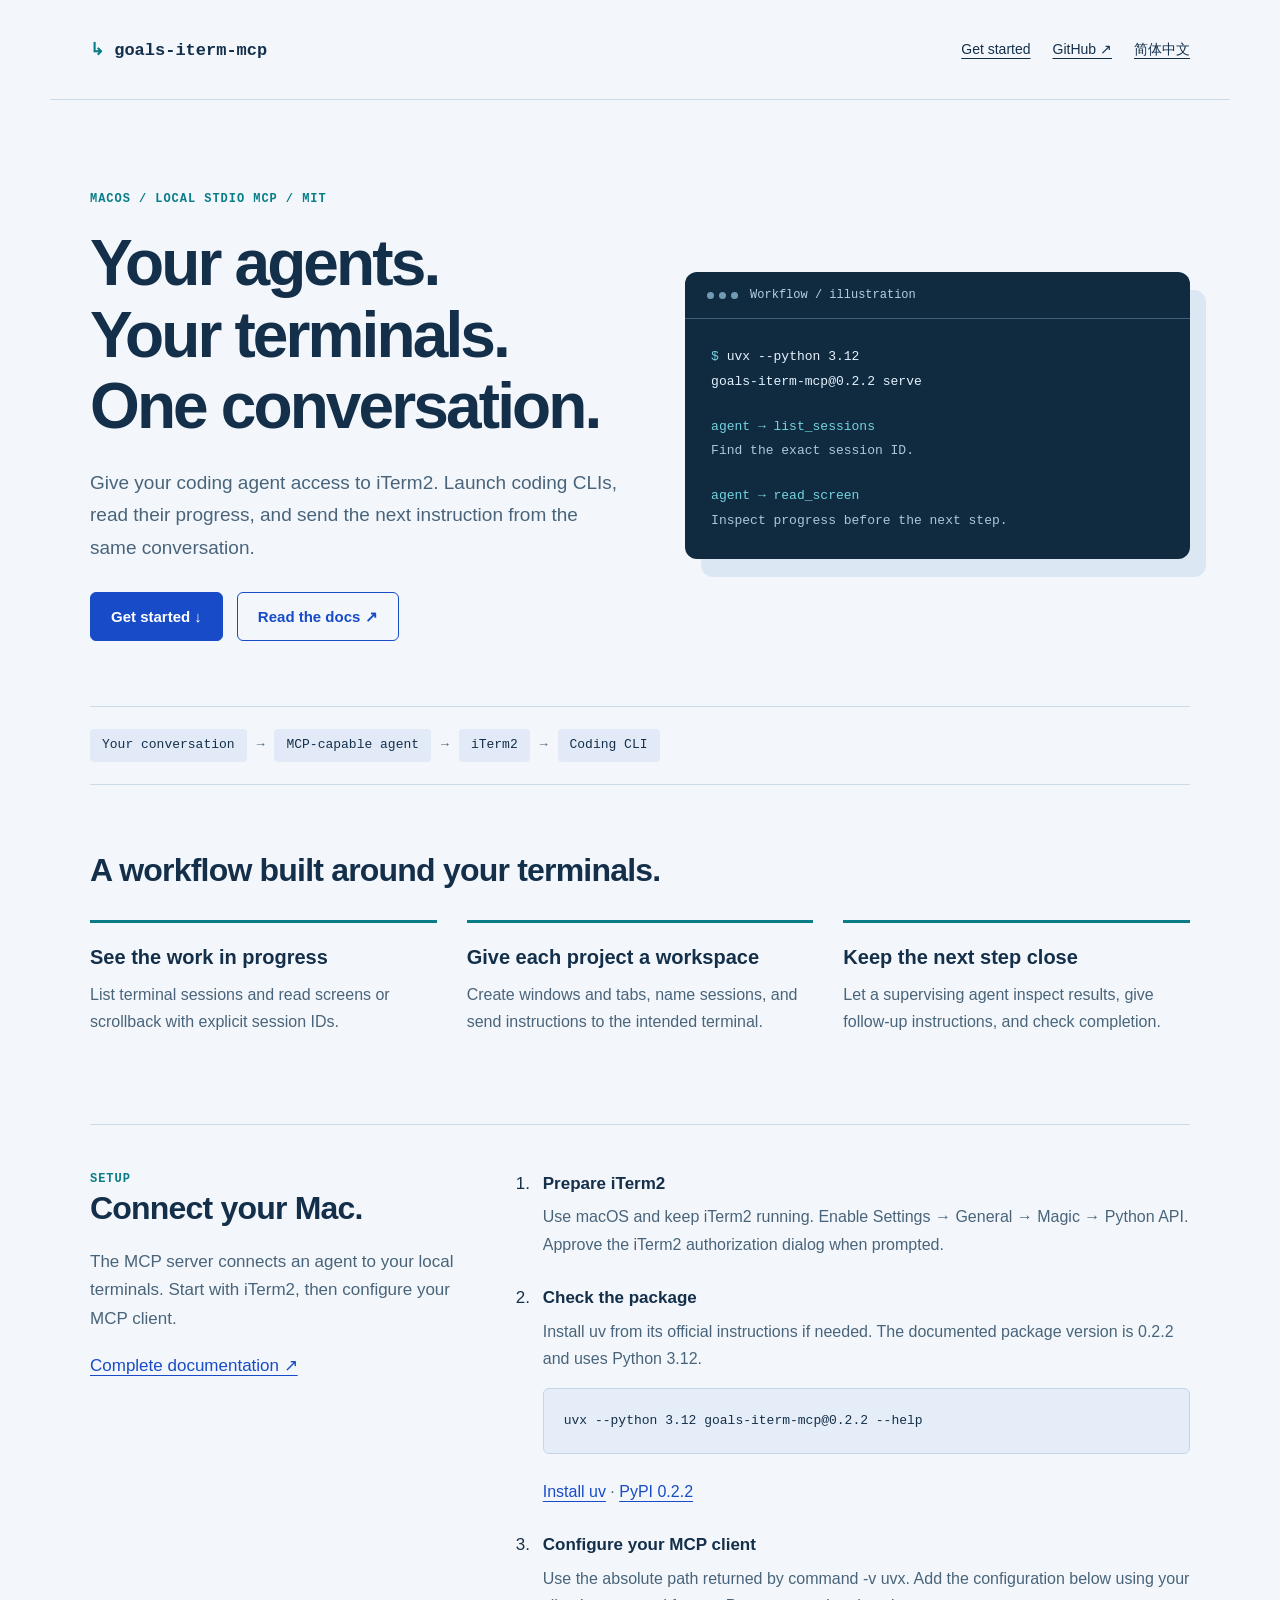
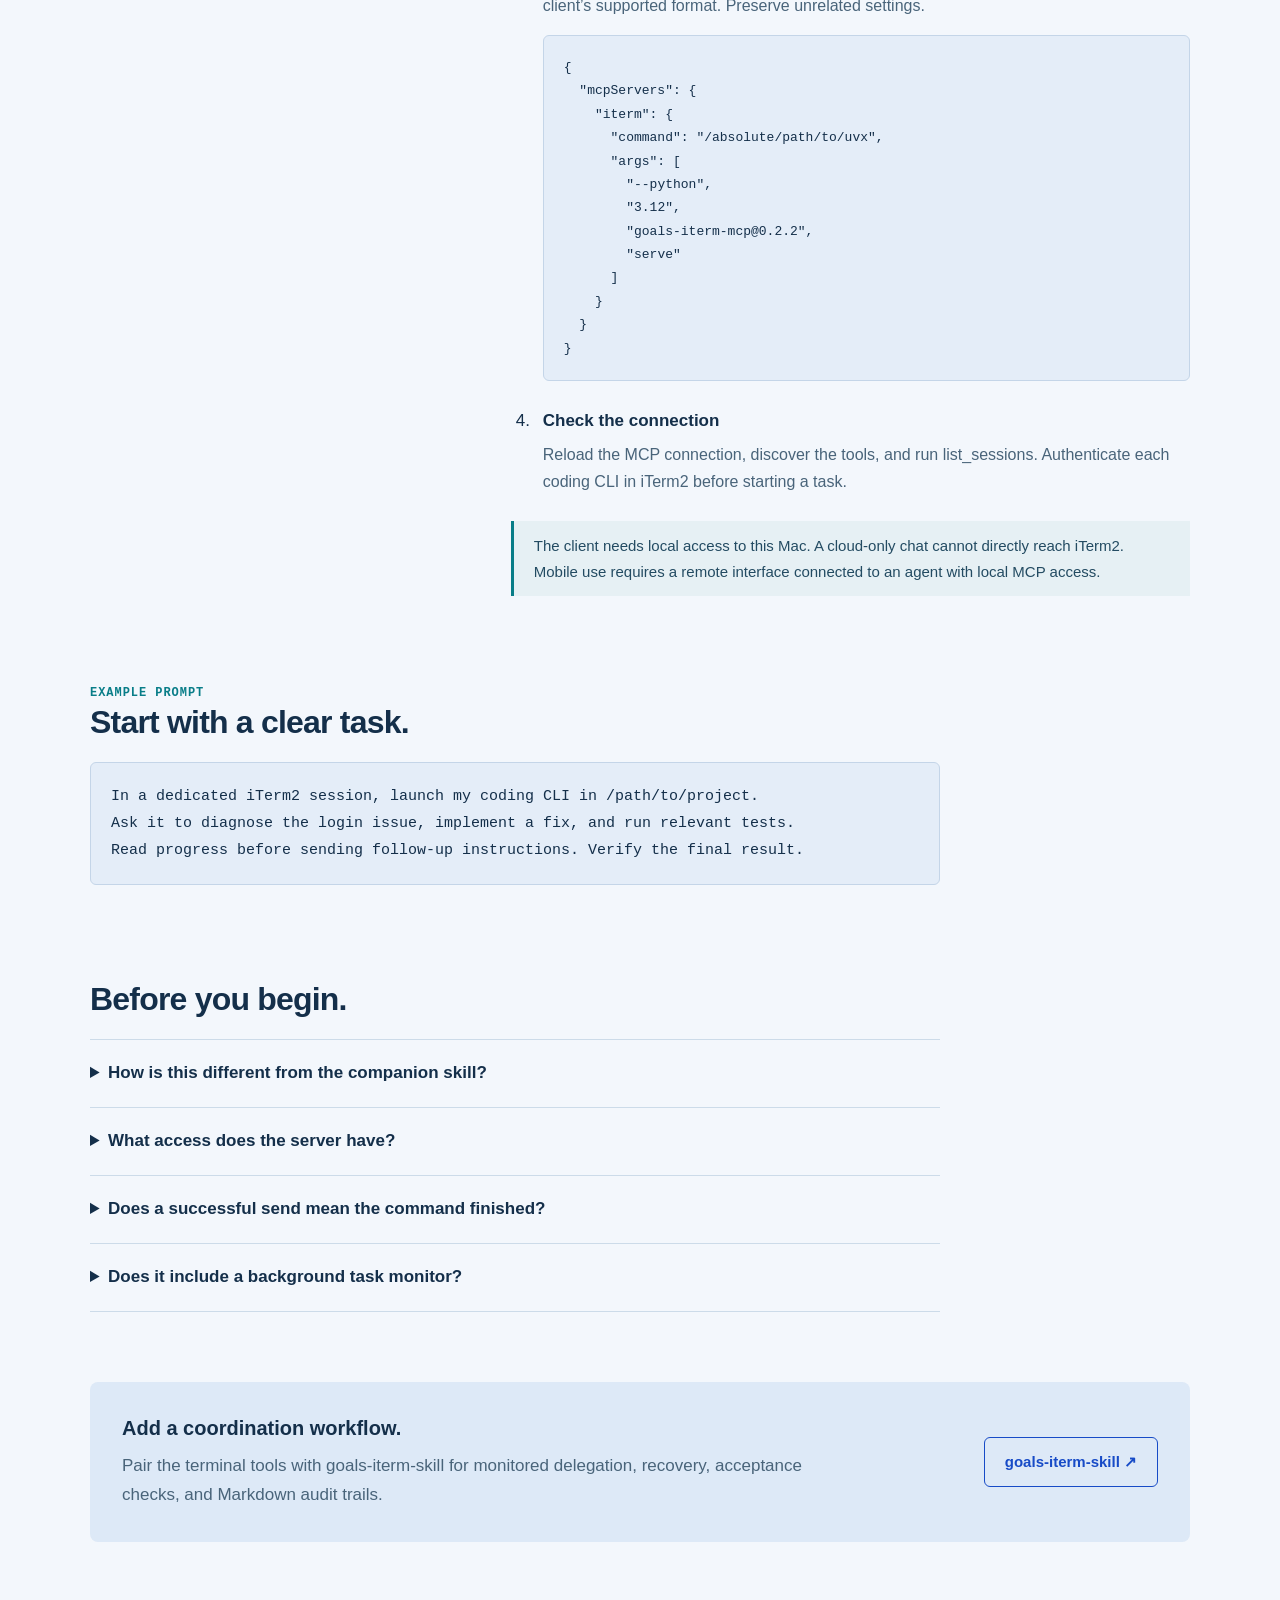
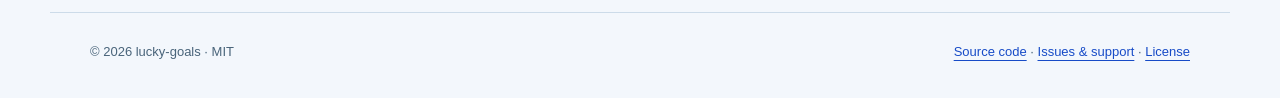
==== commit 66f4d82d: "Release goals-iterm-mcp 0.2.2" ====
--- a/site/index.html
+++ b/site/index.html
@@ -21,17 +21,17 @@
 <a class="skip" href="#main">Skip to content</a>
 <header><a class="brand" href="./"><span>↳</span> goals-iterm-mcp</a><nav aria-label="Main navigation"><a href="#install">Get started</a><a href="https://github.com/lucky-goals/goals-iterm-mcp">GitHub ↗</a><a href="./zh/" lang="zh-CN" hreflang="zh-CN">简体中文</a></nav></header>
 <main id="main">
-<section class="hero" aria-labelledby="headline"><div><div class="eyebrow">macOS / local stdio MCP / MIT</div><h1 id="headline">Your agents.<br>Your terminals.<br>One conversation.</h1><p class="lede">Give your coding agent access to iTerm2. Launch coding CLIs, read their progress, and send the next instruction from the same conversation.</p><div class="actions"><a class="button" href="#install">Get started ↓</a><a class="button secondary" href="https://github.com/lucky-goals/goals-iterm-mcp/blob/main/README.md">Read the docs ↗</a></div></div><div class="terminal" aria-label="Illustrative workflow, not a live terminal"><div class="terminal-title"><span class="lights" aria-hidden="true"><i></i><i></i><i></i></span>Workflow / illustration</div><div class="terminal-body"><p><span class="prompt">$</span> uvx --python 3.12<br>  goals-iterm-mcp@0.2.1 serve</p><p><span class="prompt">agent → list_sessions</span><br><span class="comment">Find the exact session ID.</span></p><p><span class="prompt">agent → read_screen</span><br><span class="comment">Inspect progress before the next step.</span></p></div></div></section>
+<section class="hero" aria-labelledby="headline"><div><div class="eyebrow">macOS / local stdio MCP / MIT</div><h1 id="headline">Your agents.<br>Your terminals.<br>One conversation.</h1><p class="lede">Give your coding agent access to iTerm2. Launch coding CLIs, read their progress, and send the next instruction from the same conversation.</p><div class="actions"><a class="button" href="#install">Get started ↓</a><a class="button secondary" href="https://github.com/lucky-goals/goals-iterm-mcp/blob/main/README.md">Read the docs ↗</a></div></div><div class="terminal" aria-label="Illustrative workflow, not a live terminal"><div class="terminal-title"><span class="lights" aria-hidden="true"><i></i><i></i><i></i></span>Workflow / illustration</div><div class="terminal-body"><p><span class="prompt">$</span> uvx --python 3.12<br>  goals-iterm-mcp@0.2.2 serve</p><p><span class="prompt">agent → list_sessions</span><br><span class="comment">Find the exact session ID.</span></p><p><span class="prompt">agent → read_screen</span><br><span class="comment">Inspect progress before the next step.</span></p></div></div></section>
 <div class="flow" aria-label="How it connects"><span>Your conversation</span> <b aria-hidden="true">→</b> <span>MCP-capable agent</span> <b aria-hidden="true">→</b> <span>iTerm2</span> <b aria-hidden="true">→</b> <span>Coding CLI</span></div>
 <section aria-labelledby="capabilities"><h2 id="capabilities">A workflow built around your terminals.</h2><div class="features"><article class="feature"><h3>See the work in progress</h3><p>List terminal sessions and read screens or scrollback with explicit session IDs.</p></article><article class="feature"><h3>Give each project a workspace</h3><p>Create windows and tabs, name sessions, and send instructions to the intended terminal.</p></article><article class="feature"><h3>Keep the next step close</h3><p>Let a supervising agent inspect results, give follow-up instructions, and check completion.</p></article></div></section>
-<section class="setup" id="install" aria-labelledby="setup-title"><div><div class="eyebrow">Setup</div><h2 id="setup-title">Connect your Mac.</h2><p class="intro">The MCP server connects an agent to your local terminals. Start with iTerm2, then configure your MCP client.</p><p><a href="https://github.com/lucky-goals/goals-iterm-mcp/blob/main/README.md">Complete documentation ↗</a></p></div><div><ol class="steps"><li><strong>Prepare iTerm2</strong><p>Use macOS and keep iTerm2 running. Enable Settings → General → Magic → Python API. Approve the iTerm2 authorization dialog when prompted.</p></li><li><strong>Check the package</strong><p>Install uv from its official instructions if needed. The documented package version is 0.2.1 and uses Python 3.12.</p><pre><code>uvx --python 3.12 goals-iterm-mcp@0.2.1 --help</code></pre><p><a href="https://docs.astral.sh/uv/getting-started/installation/">Install uv</a> · <a href="https://pypi.org/project/goals-iterm-mcp/0.2.1/">PyPI 0.2.1</a></p></li><li><strong>Configure your MCP client</strong><p>Use the absolute path returned by command -v uvx. Add the configuration below using your client’s supported format. Preserve unrelated settings.</p><pre><code>{
+<section class="setup" id="install" aria-labelledby="setup-title"><div><div class="eyebrow">Setup</div><h2 id="setup-title">Connect your Mac.</h2><p class="intro">The MCP server connects an agent to your local terminals. Start with iTerm2, then configure your MCP client.</p><p><a href="https://github.com/lucky-goals/goals-iterm-mcp/blob/main/README.md">Complete documentation ↗</a></p></div><div><ol class="steps"><li><strong>Prepare iTerm2</strong><p>Use macOS and keep iTerm2 running. Enable Settings → General → Magic → Python API. Approve the iTerm2 authorization dialog when prompted.</p></li><li><strong>Check the package</strong><p>Install uv from its official instructions if needed. The documented package version is 0.2.2 and uses Python 3.12.</p><pre><code>uvx --python 3.12 goals-iterm-mcp@0.2.2 --help</code></pre><p><a href="https://docs.astral.sh/uv/getting-started/installation/">Install uv</a> · <a href="https://pypi.org/project/goals-iterm-mcp/0.2.2/">PyPI 0.2.2</a></p></li><li><strong>Configure your MCP client</strong><p>Use the absolute path returned by command -v uvx. Add the configuration below using your client’s supported format. Preserve unrelated settings.</p><pre><code>{
   &quot;mcpServers&quot;: {
     &quot;iterm&quot;: {
       &quot;command&quot;: &quot;/absolute/path/to/uvx&quot;,
       &quot;args&quot;: [
         &quot;--python&quot;,
         &quot;3.12&quot;,
-        &quot;goals-iterm-mcp@0.2.1&quot;,
+        &quot;goals-iterm-mcp@0.2.2&quot;,
         &quot;serve&quot;
       ]
     }
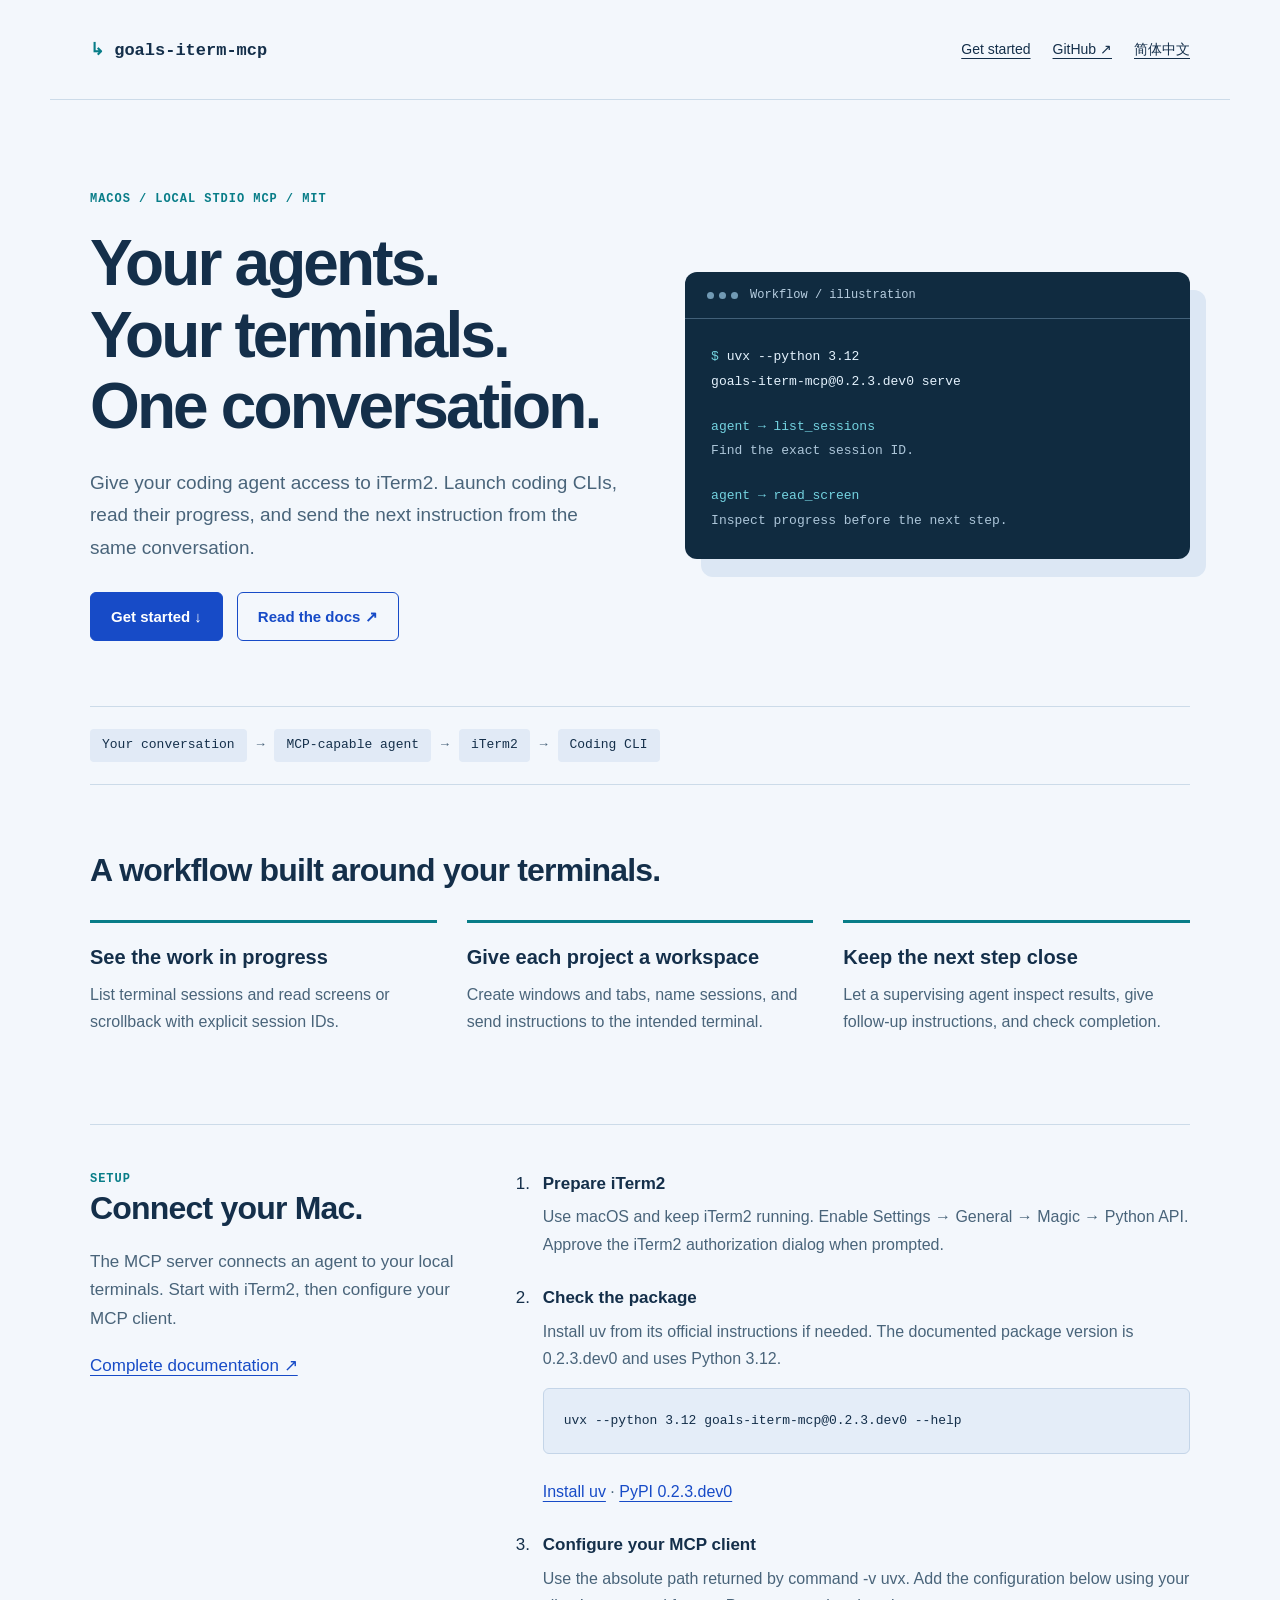
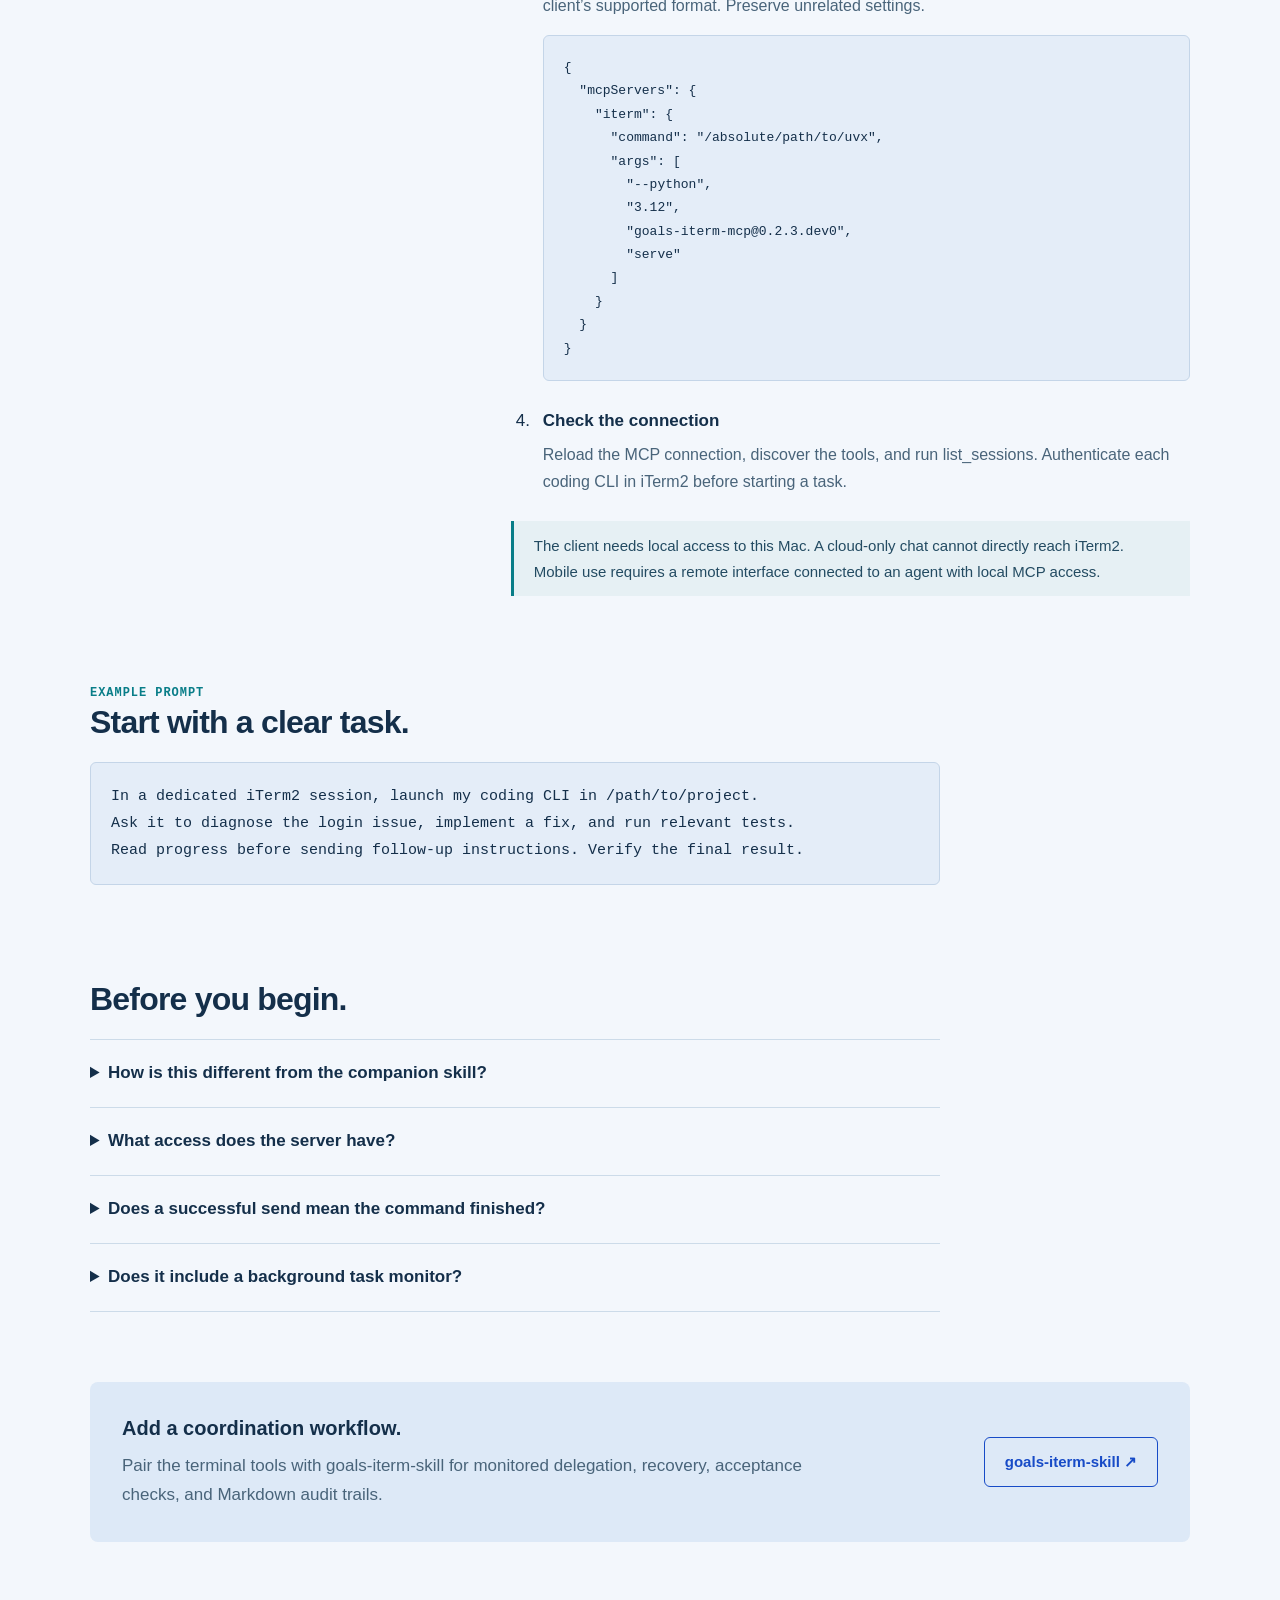
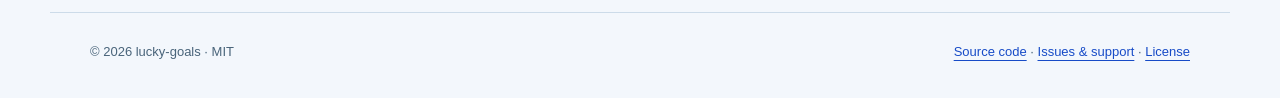
==== commit 2ddc2708: "chore: bump version to 0.2.3.dev0 for v0.2.3-dev release" ====
--- a/site/index.html
+++ b/site/index.html
@@ -21,17 +21,17 @@
 <a class="skip" href="#main">Skip to content</a>
 <header><a class="brand" href="./"><span>↳</span> goals-iterm-mcp</a><nav aria-label="Main navigation"><a href="#install">Get started</a><a href="https://github.com/lucky-goals/goals-iterm-mcp">GitHub ↗</a><a href="./zh/" lang="zh-CN" hreflang="zh-CN">简体中文</a></nav></header>
 <main id="main">
-<section class="hero" aria-labelledby="headline"><div><div class="eyebrow">macOS / local stdio MCP / MIT</div><h1 id="headline">Your agents.<br>Your terminals.<br>One conversation.</h1><p class="lede">Give your coding agent access to iTerm2. Launch coding CLIs, read their progress, and send the next instruction from the same conversation.</p><div class="actions"><a class="button" href="#install">Get started ↓</a><a class="button secondary" href="https://github.com/lucky-goals/goals-iterm-mcp/blob/main/README.md">Read the docs ↗</a></div></div><div class="terminal" aria-label="Illustrative workflow, not a live terminal"><div class="terminal-title"><span class="lights" aria-hidden="true"><i></i><i></i><i></i></span>Workflow / illustration</div><div class="terminal-body"><p><span class="prompt">$</span> uvx --python 3.12<br>  goals-iterm-mcp@0.2.2 serve</p><p><span class="prompt">agent → list_sessions</span><br><span class="comment">Find the exact session ID.</span></p><p><span class="prompt">agent → read_screen</span><br><span class="comment">Inspect progress before the next step.</span></p></div></div></section>
+<section class="hero" aria-labelledby="headline"><div><div class="eyebrow">macOS / local stdio MCP / MIT</div><h1 id="headline">Your agents.<br>Your terminals.<br>One conversation.</h1><p class="lede">Give your coding agent access to iTerm2. Launch coding CLIs, read their progress, and send the next instruction from the same conversation.</p><div class="actions"><a class="button" href="#install">Get started ↓</a><a class="button secondary" href="https://github.com/lucky-goals/goals-iterm-mcp/blob/main/README.md">Read the docs ↗</a></div></div><div class="terminal" aria-label="Illustrative workflow, not a live terminal"><div class="terminal-title"><span class="lights" aria-hidden="true"><i></i><i></i><i></i></span>Workflow / illustration</div><div class="terminal-body"><p><span class="prompt">$</span> uvx --python 3.12<br>  goals-iterm-mcp@0.2.3.dev0 serve</p><p><span class="prompt">agent → list_sessions</span><br><span class="comment">Find the exact session ID.</span></p><p><span class="prompt">agent → read_screen</span><br><span class="comment">Inspect progress before the next step.</span></p></div></div></section>
 <div class="flow" aria-label="How it connects"><span>Your conversation</span> <b aria-hidden="true">→</b> <span>MCP-capable agent</span> <b aria-hidden="true">→</b> <span>iTerm2</span> <b aria-hidden="true">→</b> <span>Coding CLI</span></div>
 <section aria-labelledby="capabilities"><h2 id="capabilities">A workflow built around your terminals.</h2><div class="features"><article class="feature"><h3>See the work in progress</h3><p>List terminal sessions and read screens or scrollback with explicit session IDs.</p></article><article class="feature"><h3>Give each project a workspace</h3><p>Create windows and tabs, name sessions, and send instructions to the intended terminal.</p></article><article class="feature"><h3>Keep the next step close</h3><p>Let a supervising agent inspect results, give follow-up instructions, and check completion.</p></article></div></section>
-<section class="setup" id="install" aria-labelledby="setup-title"><div><div class="eyebrow">Setup</div><h2 id="setup-title">Connect your Mac.</h2><p class="intro">The MCP server connects an agent to your local terminals. Start with iTerm2, then configure your MCP client.</p><p><a href="https://github.com/lucky-goals/goals-iterm-mcp/blob/main/README.md">Complete documentation ↗</a></p></div><div><ol class="steps"><li><strong>Prepare iTerm2</strong><p>Use macOS and keep iTerm2 running. Enable Settings → General → Magic → Python API. Approve the iTerm2 authorization dialog when prompted.</p></li><li><strong>Check the package</strong><p>Install uv from its official instructions if needed. The documented package version is 0.2.2 and uses Python 3.12.</p><pre><code>uvx --python 3.12 goals-iterm-mcp@0.2.2 --help</code></pre><p><a href="https://docs.astral.sh/uv/getting-started/installation/">Install uv</a> · <a href="https://pypi.org/project/goals-iterm-mcp/0.2.2/">PyPI 0.2.2</a></p></li><li><strong>Configure your MCP client</strong><p>Use the absolute path returned by command -v uvx. Add the configuration below using your client’s supported format. Preserve unrelated settings.</p><pre><code>{
+<section class="setup" id="install" aria-labelledby="setup-title"><div><div class="eyebrow">Setup</div><h2 id="setup-title">Connect your Mac.</h2><p class="intro">The MCP server connects an agent to your local terminals. Start with iTerm2, then configure your MCP client.</p><p><a href="https://github.com/lucky-goals/goals-iterm-mcp/blob/main/README.md">Complete documentation ↗</a></p></div><div><ol class="steps"><li><strong>Prepare iTerm2</strong><p>Use macOS and keep iTerm2 running. Enable Settings → General → Magic → Python API. Approve the iTerm2 authorization dialog when prompted.</p></li><li><strong>Check the package</strong><p>Install uv from its official instructions if needed. The documented package version is 0.2.3.dev0 and uses Python 3.12.</p><pre><code>uvx --python 3.12 goals-iterm-mcp@0.2.3.dev0 --help</code></pre><p><a href="https://docs.astral.sh/uv/getting-started/installation/">Install uv</a> · <a href="https://pypi.org/project/goals-iterm-mcp/0.2.3.dev0/">PyPI 0.2.3.dev0</a></p></li><li><strong>Configure your MCP client</strong><p>Use the absolute path returned by command -v uvx. Add the configuration below using your client’s supported format. Preserve unrelated settings.</p><pre><code>{
   &quot;mcpServers&quot;: {
     &quot;iterm&quot;: {
       &quot;command&quot;: &quot;/absolute/path/to/uvx&quot;,
       &quot;args&quot;: [
         &quot;--python&quot;,
         &quot;3.12&quot;,
-        &quot;goals-iterm-mcp@0.2.2&quot;,
+        &quot;goals-iterm-mcp@0.2.3.dev0&quot;,
         &quot;serve&quot;
       ]
     }
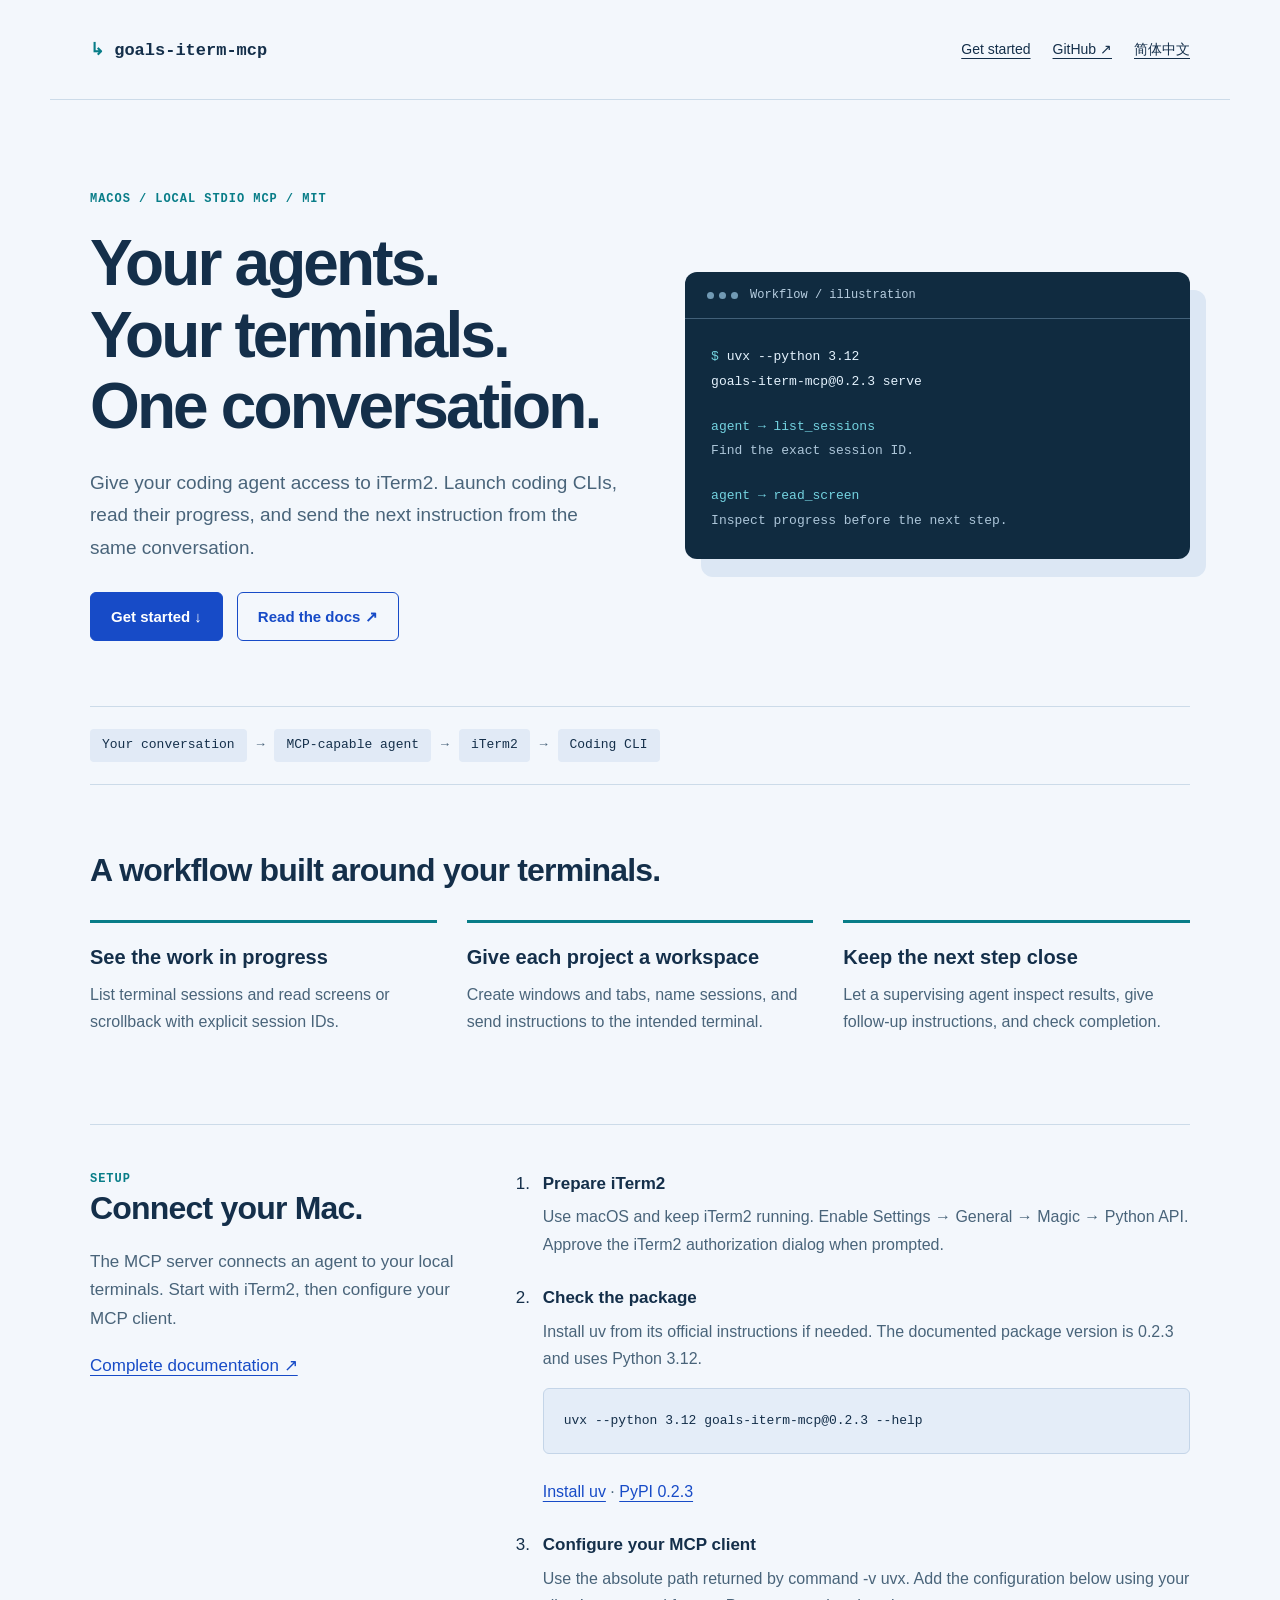
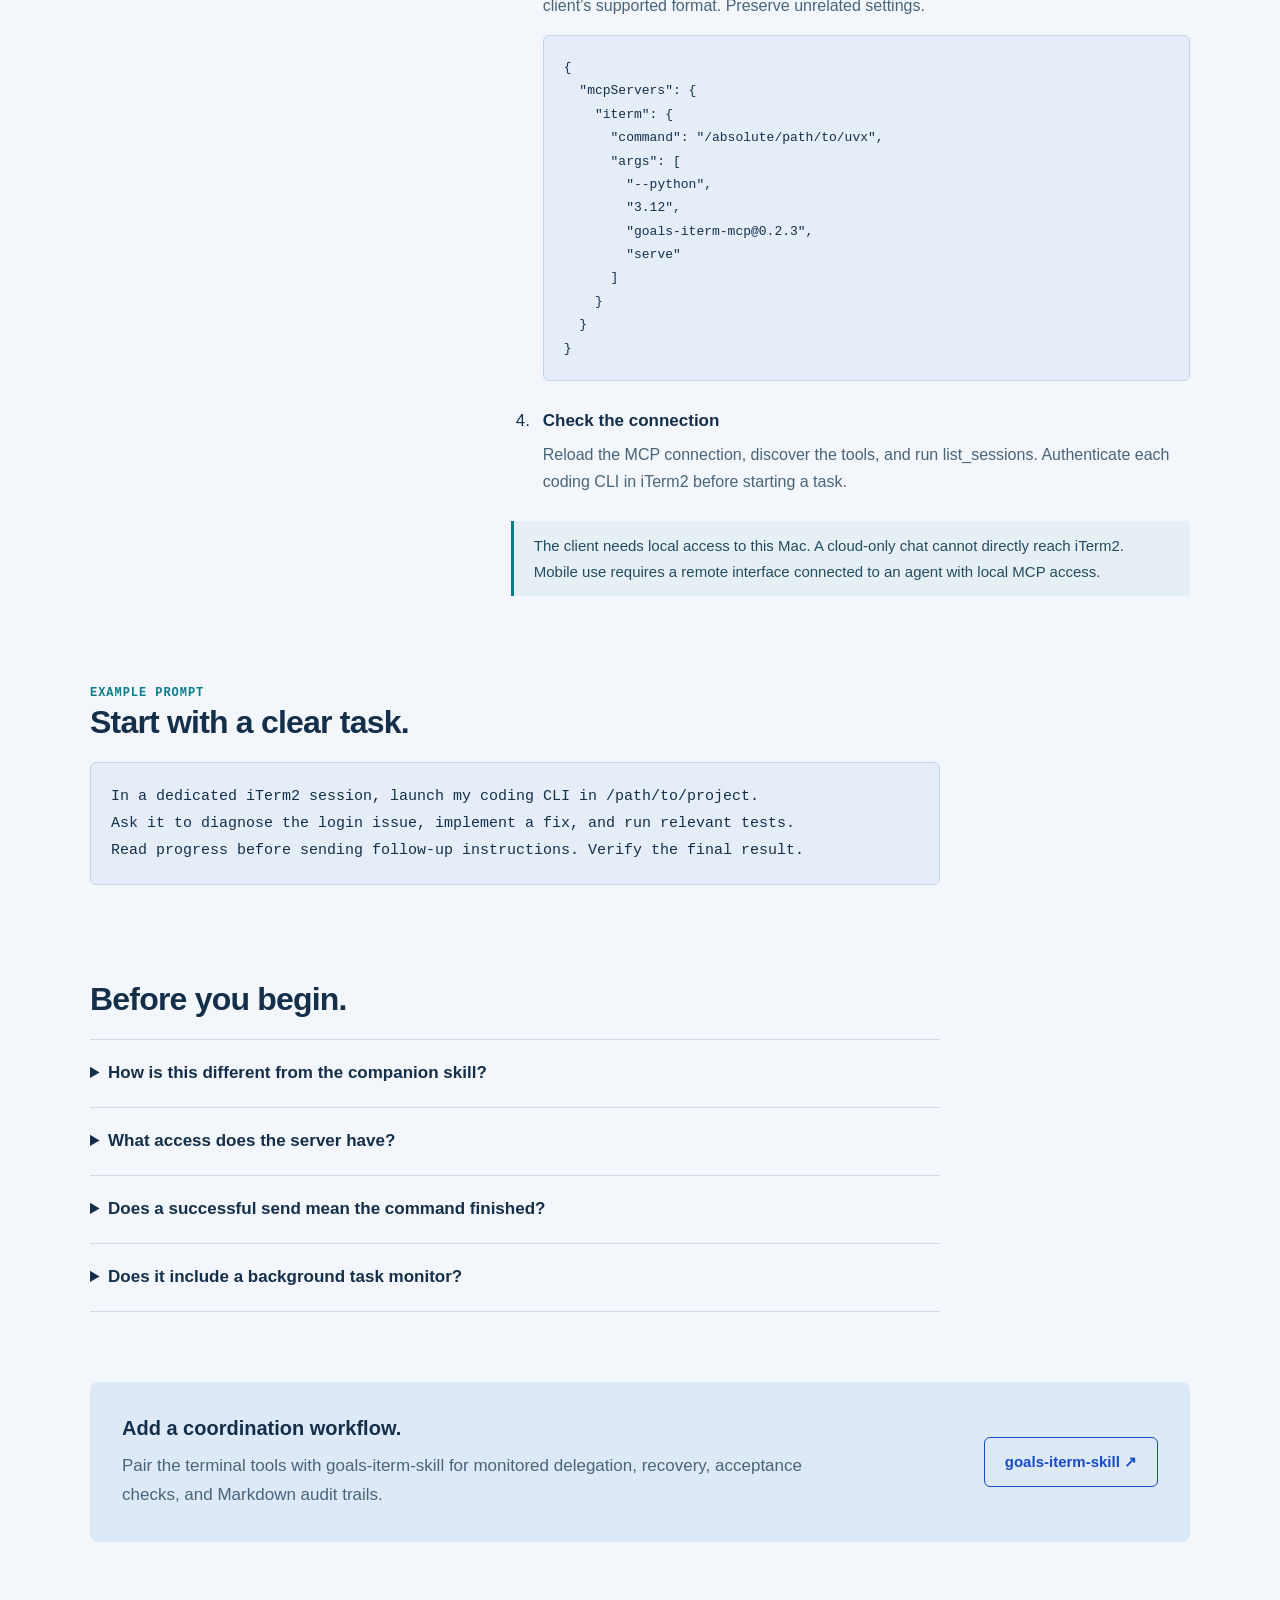
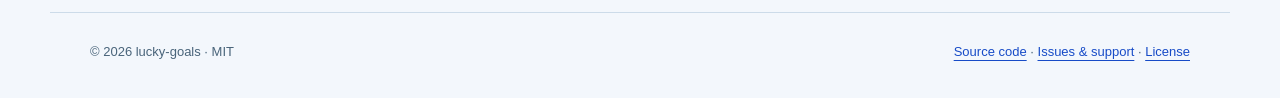
==== commit 44acb17d: "chore: release 0.2.3" ====
--- a/site/index.html
+++ b/site/index.html
@@ -21,17 +21,17 @@
 <a class="skip" href="#main">Skip to content</a>
 <header><a class="brand" href="./"><span>↳</span> goals-iterm-mcp</a><nav aria-label="Main navigation"><a href="#install">Get started</a><a href="https://github.com/lucky-goals/goals-iterm-mcp">GitHub ↗</a><a href="./zh/" lang="zh-CN" hreflang="zh-CN">简体中文</a></nav></header>
 <main id="main">
-<section class="hero" aria-labelledby="headline"><div><div class="eyebrow">macOS / local stdio MCP / MIT</div><h1 id="headline">Your agents.<br>Your terminals.<br>One conversation.</h1><p class="lede">Give your coding agent access to iTerm2. Launch coding CLIs, read their progress, and send the next instruction from the same conversation.</p><div class="actions"><a class="button" href="#install">Get started ↓</a><a class="button secondary" href="https://github.com/lucky-goals/goals-iterm-mcp/blob/main/README.md">Read the docs ↗</a></div></div><div class="terminal" aria-label="Illustrative workflow, not a live terminal"><div class="terminal-title"><span class="lights" aria-hidden="true"><i></i><i></i><i></i></span>Workflow / illustration</div><div class="terminal-body"><p><span class="prompt">$</span> uvx --python 3.12<br>  goals-iterm-mcp@0.2.3.dev0 serve</p><p><span class="prompt">agent → list_sessions</span><br><span class="comment">Find the exact session ID.</span></p><p><span class="prompt">agent → read_screen</span><br><span class="comment">Inspect progress before the next step.</span></p></div></div></section>
+<section class="hero" aria-labelledby="headline"><div><div class="eyebrow">macOS / local stdio MCP / MIT</div><h1 id="headline">Your agents.<br>Your terminals.<br>One conversation.</h1><p class="lede">Give your coding agent access to iTerm2. Launch coding CLIs, read their progress, and send the next instruction from the same conversation.</p><div class="actions"><a class="button" href="#install">Get started ↓</a><a class="button secondary" href="https://github.com/lucky-goals/goals-iterm-mcp/blob/main/README.md">Read the docs ↗</a></div></div><div class="terminal" aria-label="Illustrative workflow, not a live terminal"><div class="terminal-title"><span class="lights" aria-hidden="true"><i></i><i></i><i></i></span>Workflow / illustration</div><div class="terminal-body"><p><span class="prompt">$</span> uvx --python 3.12<br>  goals-iterm-mcp@0.2.3 serve</p><p><span class="prompt">agent → list_sessions</span><br><span class="comment">Find the exact session ID.</span></p><p><span class="prompt">agent → read_screen</span><br><span class="comment">Inspect progress before the next step.</span></p></div></div></section>
 <div class="flow" aria-label="How it connects"><span>Your conversation</span> <b aria-hidden="true">→</b> <span>MCP-capable agent</span> <b aria-hidden="true">→</b> <span>iTerm2</span> <b aria-hidden="true">→</b> <span>Coding CLI</span></div>
 <section aria-labelledby="capabilities"><h2 id="capabilities">A workflow built around your terminals.</h2><div class="features"><article class="feature"><h3>See the work in progress</h3><p>List terminal sessions and read screens or scrollback with explicit session IDs.</p></article><article class="feature"><h3>Give each project a workspace</h3><p>Create windows and tabs, name sessions, and send instructions to the intended terminal.</p></article><article class="feature"><h3>Keep the next step close</h3><p>Let a supervising agent inspect results, give follow-up instructions, and check completion.</p></article></div></section>
-<section class="setup" id="install" aria-labelledby="setup-title"><div><div class="eyebrow">Setup</div><h2 id="setup-title">Connect your Mac.</h2><p class="intro">The MCP server connects an agent to your local terminals. Start with iTerm2, then configure your MCP client.</p><p><a href="https://github.com/lucky-goals/goals-iterm-mcp/blob/main/README.md">Complete documentation ↗</a></p></div><div><ol class="steps"><li><strong>Prepare iTerm2</strong><p>Use macOS and keep iTerm2 running. Enable Settings → General → Magic → Python API. Approve the iTerm2 authorization dialog when prompted.</p></li><li><strong>Check the package</strong><p>Install uv from its official instructions if needed. The documented package version is 0.2.3.dev0 and uses Python 3.12.</p><pre><code>uvx --python 3.12 goals-iterm-mcp@0.2.3.dev0 --help</code></pre><p><a href="https://docs.astral.sh/uv/getting-started/installation/">Install uv</a> · <a href="https://pypi.org/project/goals-iterm-mcp/0.2.3.dev0/">PyPI 0.2.3.dev0</a></p></li><li><strong>Configure your MCP client</strong><p>Use the absolute path returned by command -v uvx. Add the configuration below using your client’s supported format. Preserve unrelated settings.</p><pre><code>{
+<section class="setup" id="install" aria-labelledby="setup-title"><div><div class="eyebrow">Setup</div><h2 id="setup-title">Connect your Mac.</h2><p class="intro">The MCP server connects an agent to your local terminals. Start with iTerm2, then configure your MCP client.</p><p><a href="https://github.com/lucky-goals/goals-iterm-mcp/blob/main/README.md">Complete documentation ↗</a></p></div><div><ol class="steps"><li><strong>Prepare iTerm2</strong><p>Use macOS and keep iTerm2 running. Enable Settings → General → Magic → Python API. Approve the iTerm2 authorization dialog when prompted.</p></li><li><strong>Check the package</strong><p>Install uv from its official instructions if needed. The documented package version is 0.2.3 and uses Python 3.12.</p><pre><code>uvx --python 3.12 goals-iterm-mcp@0.2.3 --help</code></pre><p><a href="https://docs.astral.sh/uv/getting-started/installation/">Install uv</a> · <a href="https://pypi.org/project/goals-iterm-mcp/0.2.3/">PyPI 0.2.3</a></p></li><li><strong>Configure your MCP client</strong><p>Use the absolute path returned by command -v uvx. Add the configuration below using your client’s supported format. Preserve unrelated settings.</p><pre><code>{
   &quot;mcpServers&quot;: {
     &quot;iterm&quot;: {
       &quot;command&quot;: &quot;/absolute/path/to/uvx&quot;,
       &quot;args&quot;: [
         &quot;--python&quot;,
         &quot;3.12&quot;,
-        &quot;goals-iterm-mcp@0.2.3.dev0&quot;,
+        &quot;goals-iterm-mcp@0.2.3&quot;,
         &quot;serve&quot;
       ]
     }
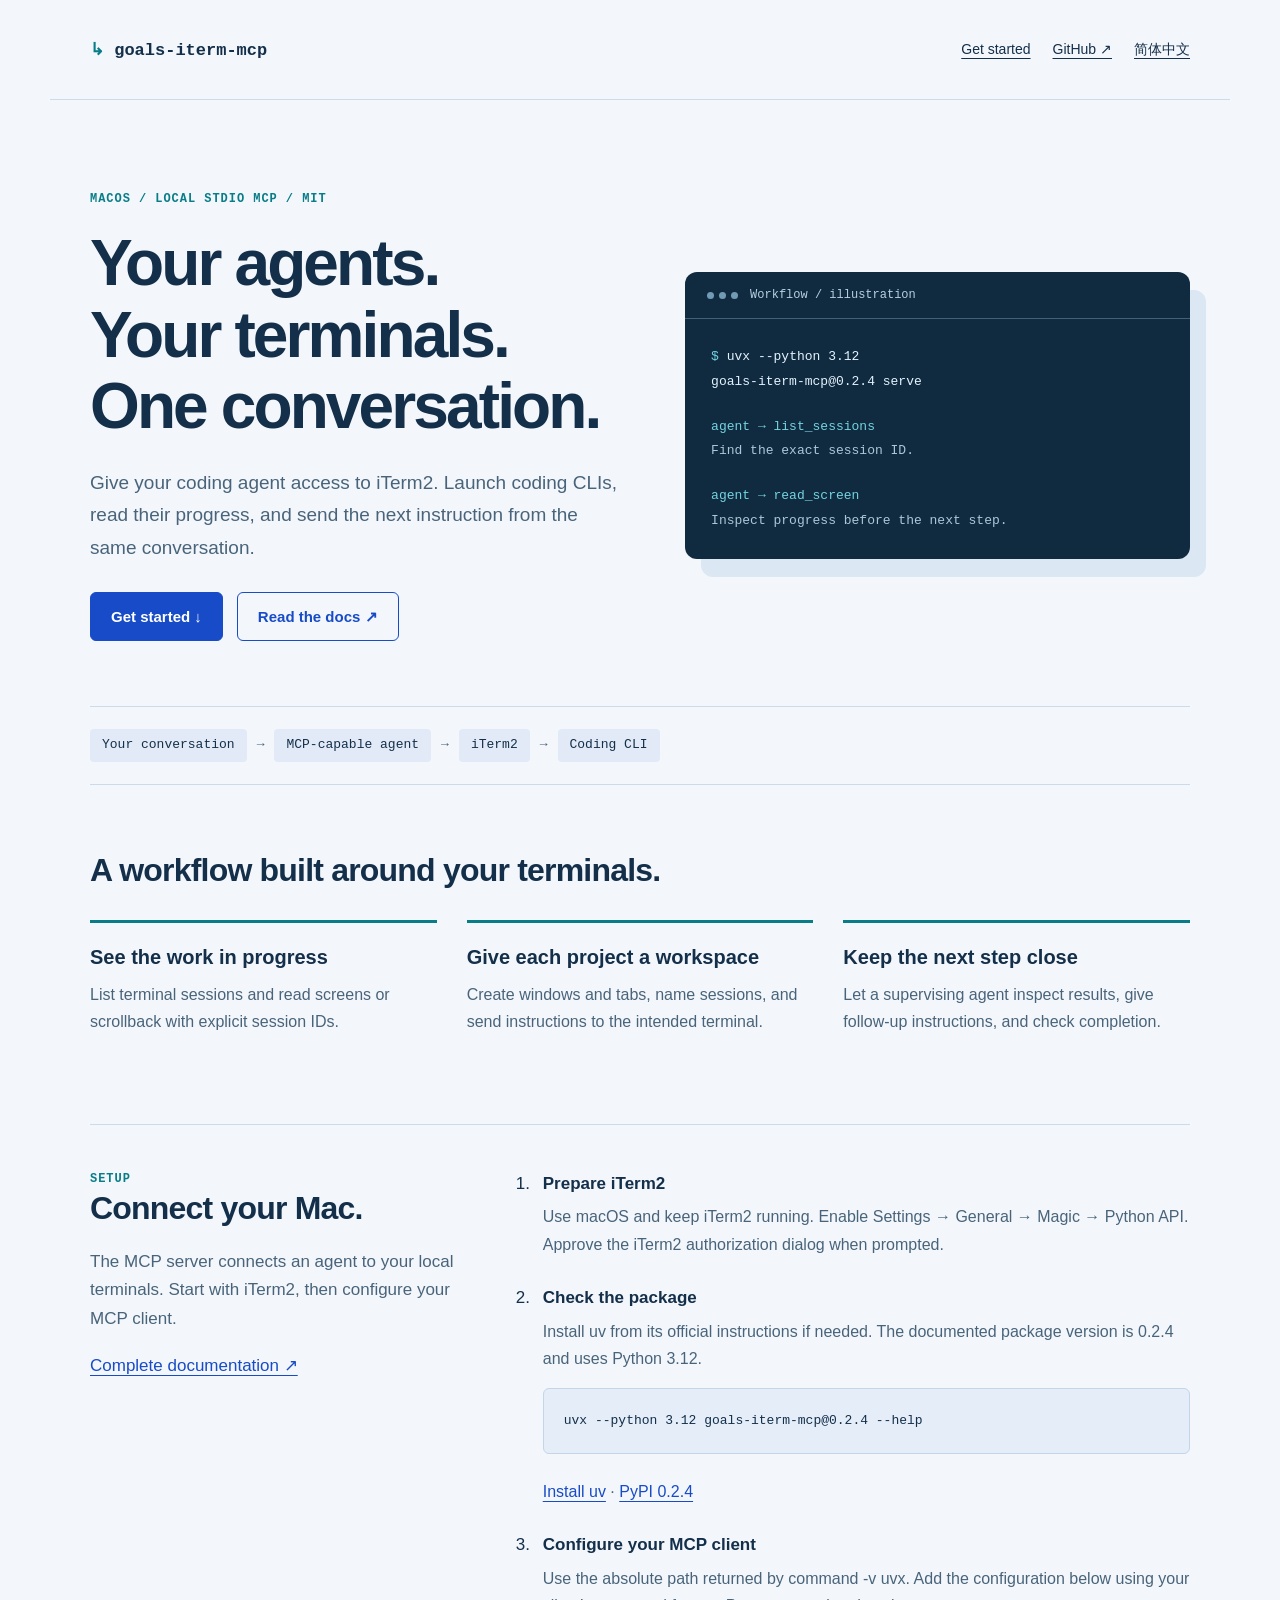
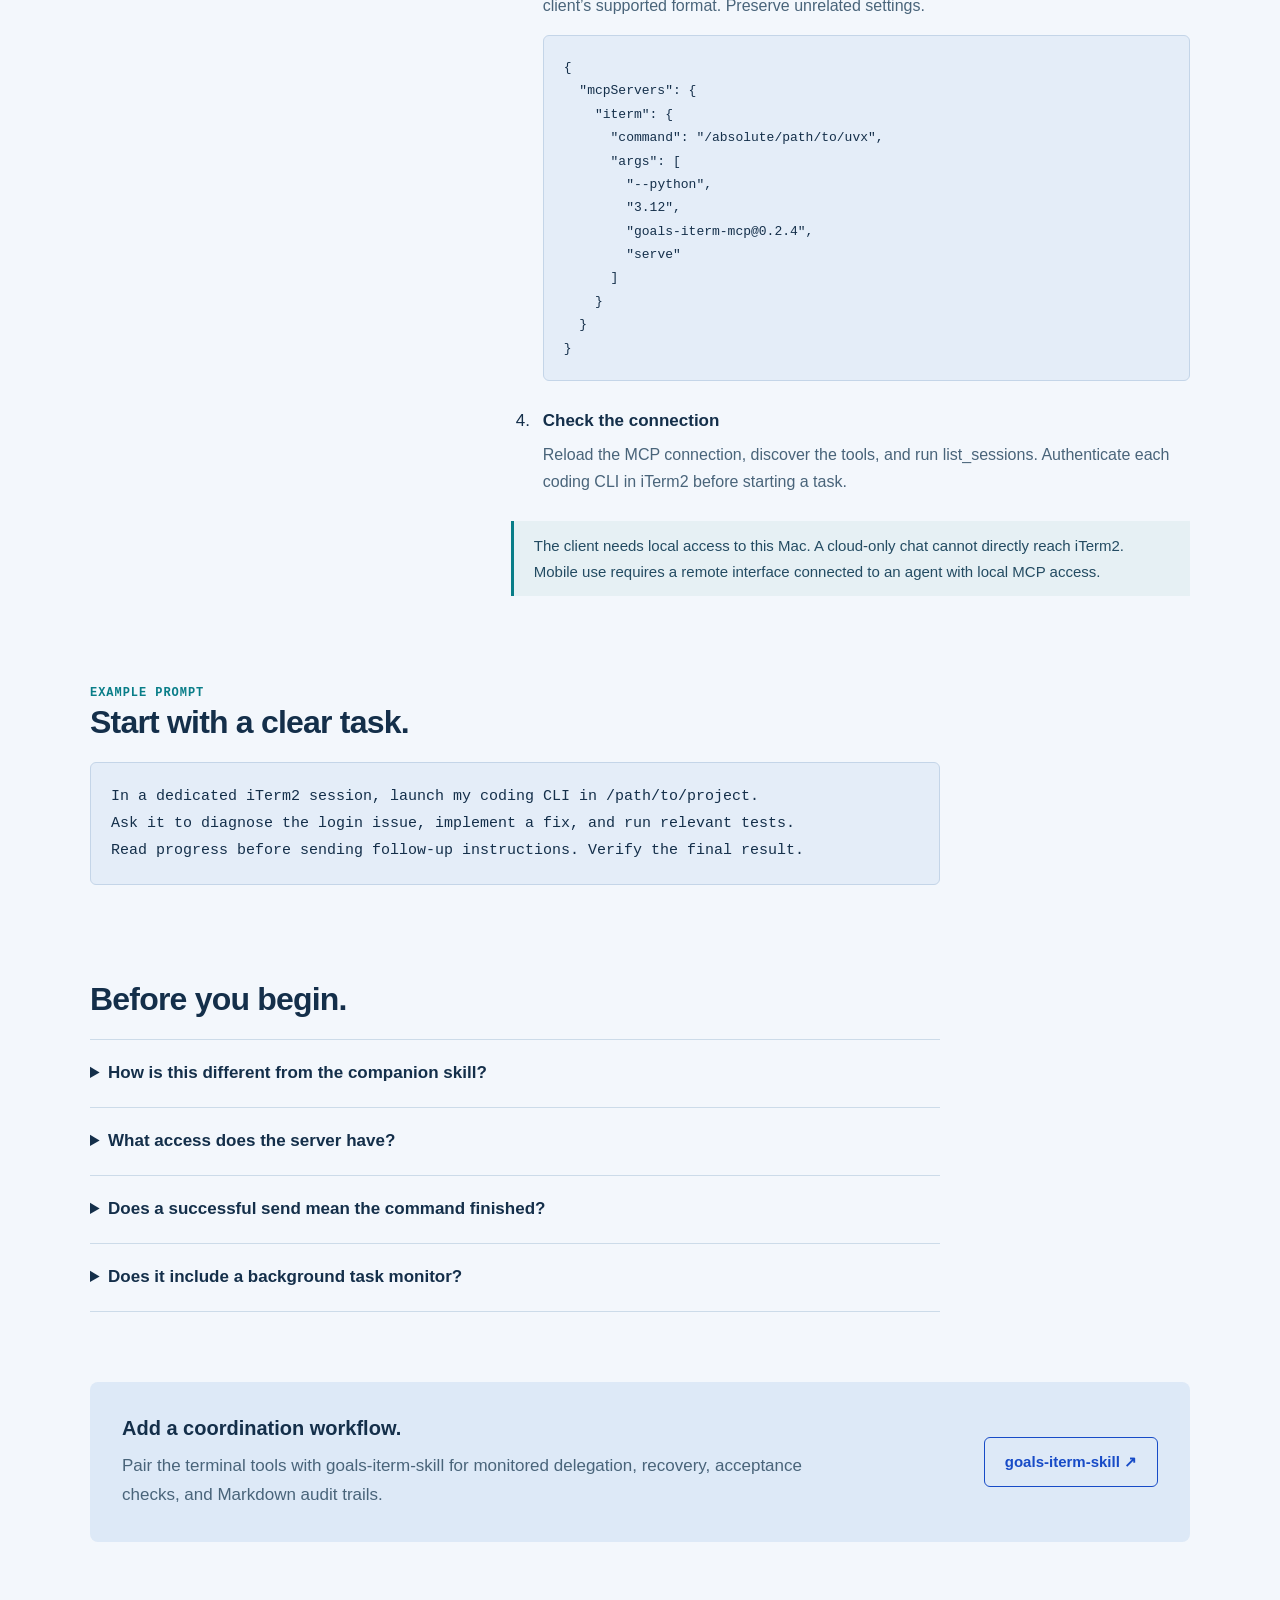
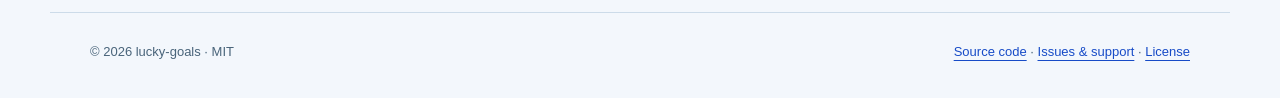
==== commit 6ce4ed33: "docs: add goals-iterm-skill companion guide and release 0.2.4" ====
--- a/site/index.html
+++ b/site/index.html
@@ -21,17 +21,17 @@
 <a class="skip" href="#main">Skip to content</a>
 <header><a class="brand" href="./"><span>↳</span> goals-iterm-mcp</a><nav aria-label="Main navigation"><a href="#install">Get started</a><a href="https://github.com/lucky-goals/goals-iterm-mcp">GitHub ↗</a><a href="./zh/" lang="zh-CN" hreflang="zh-CN">简体中文</a></nav></header>
 <main id="main">
-<section class="hero" aria-labelledby="headline"><div><div class="eyebrow">macOS / local stdio MCP / MIT</div><h1 id="headline">Your agents.<br>Your terminals.<br>One conversation.</h1><p class="lede">Give your coding agent access to iTerm2. Launch coding CLIs, read their progress, and send the next instruction from the same conversation.</p><div class="actions"><a class="button" href="#install">Get started ↓</a><a class="button secondary" href="https://github.com/lucky-goals/goals-iterm-mcp/blob/main/README.md">Read the docs ↗</a></div></div><div class="terminal" aria-label="Illustrative workflow, not a live terminal"><div class="terminal-title"><span class="lights" aria-hidden="true"><i></i><i></i><i></i></span>Workflow / illustration</div><div class="terminal-body"><p><span class="prompt">$</span> uvx --python 3.12<br>  goals-iterm-mcp@0.2.3 serve</p><p><span class="prompt">agent → list_sessions</span><br><span class="comment">Find the exact session ID.</span></p><p><span class="prompt">agent → read_screen</span><br><span class="comment">Inspect progress before the next step.</span></p></div></div></section>
+<section class="hero" aria-labelledby="headline"><div><div class="eyebrow">macOS / local stdio MCP / MIT</div><h1 id="headline">Your agents.<br>Your terminals.<br>One conversation.</h1><p class="lede">Give your coding agent access to iTerm2. Launch coding CLIs, read their progress, and send the next instruction from the same conversation.</p><div class="actions"><a class="button" href="#install">Get started ↓</a><a class="button secondary" href="https://github.com/lucky-goals/goals-iterm-mcp/blob/main/README.md">Read the docs ↗</a></div></div><div class="terminal" aria-label="Illustrative workflow, not a live terminal"><div class="terminal-title"><span class="lights" aria-hidden="true"><i></i><i></i><i></i></span>Workflow / illustration</div><div class="terminal-body"><p><span class="prompt">$</span> uvx --python 3.12<br>  goals-iterm-mcp@0.2.4 serve</p><p><span class="prompt">agent → list_sessions</span><br><span class="comment">Find the exact session ID.</span></p><p><span class="prompt">agent → read_screen</span><br><span class="comment">Inspect progress before the next step.</span></p></div></div></section>
 <div class="flow" aria-label="How it connects"><span>Your conversation</span> <b aria-hidden="true">→</b> <span>MCP-capable agent</span> <b aria-hidden="true">→</b> <span>iTerm2</span> <b aria-hidden="true">→</b> <span>Coding CLI</span></div>
 <section aria-labelledby="capabilities"><h2 id="capabilities">A workflow built around your terminals.</h2><div class="features"><article class="feature"><h3>See the work in progress</h3><p>List terminal sessions and read screens or scrollback with explicit session IDs.</p></article><article class="feature"><h3>Give each project a workspace</h3><p>Create windows and tabs, name sessions, and send instructions to the intended terminal.</p></article><article class="feature"><h3>Keep the next step close</h3><p>Let a supervising agent inspect results, give follow-up instructions, and check completion.</p></article></div></section>
-<section class="setup" id="install" aria-labelledby="setup-title"><div><div class="eyebrow">Setup</div><h2 id="setup-title">Connect your Mac.</h2><p class="intro">The MCP server connects an agent to your local terminals. Start with iTerm2, then configure your MCP client.</p><p><a href="https://github.com/lucky-goals/goals-iterm-mcp/blob/main/README.md">Complete documentation ↗</a></p></div><div><ol class="steps"><li><strong>Prepare iTerm2</strong><p>Use macOS and keep iTerm2 running. Enable Settings → General → Magic → Python API. Approve the iTerm2 authorization dialog when prompted.</p></li><li><strong>Check the package</strong><p>Install uv from its official instructions if needed. The documented package version is 0.2.3 and uses Python 3.12.</p><pre><code>uvx --python 3.12 goals-iterm-mcp@0.2.3 --help</code></pre><p><a href="https://docs.astral.sh/uv/getting-started/installation/">Install uv</a> · <a href="https://pypi.org/project/goals-iterm-mcp/0.2.3/">PyPI 0.2.3</a></p></li><li><strong>Configure your MCP client</strong><p>Use the absolute path returned by command -v uvx. Add the configuration below using your client’s supported format. Preserve unrelated settings.</p><pre><code>{
+<section class="setup" id="install" aria-labelledby="setup-title"><div><div class="eyebrow">Setup</div><h2 id="setup-title">Connect your Mac.</h2><p class="intro">The MCP server connects an agent to your local terminals. Start with iTerm2, then configure your MCP client.</p><p><a href="https://github.com/lucky-goals/goals-iterm-mcp/blob/main/README.md">Complete documentation ↗</a></p></div><div><ol class="steps"><li><strong>Prepare iTerm2</strong><p>Use macOS and keep iTerm2 running. Enable Settings → General → Magic → Python API. Approve the iTerm2 authorization dialog when prompted.</p></li><li><strong>Check the package</strong><p>Install uv from its official instructions if needed. The documented package version is 0.2.4 and uses Python 3.12.</p><pre><code>uvx --python 3.12 goals-iterm-mcp@0.2.4 --help</code></pre><p><a href="https://docs.astral.sh/uv/getting-started/installation/">Install uv</a> · <a href="https://pypi.org/project/goals-iterm-mcp/0.2.4/">PyPI 0.2.4</a></p></li><li><strong>Configure your MCP client</strong><p>Use the absolute path returned by command -v uvx. Add the configuration below using your client’s supported format. Preserve unrelated settings.</p><pre><code>{
   &quot;mcpServers&quot;: {
     &quot;iterm&quot;: {
       &quot;command&quot;: &quot;/absolute/path/to/uvx&quot;,
       &quot;args&quot;: [
         &quot;--python&quot;,
         &quot;3.12&quot;,
-        &quot;goals-iterm-mcp@0.2.3&quot;,
+        &quot;goals-iterm-mcp@0.2.4&quot;,
         &quot;serve&quot;
       ]
     }
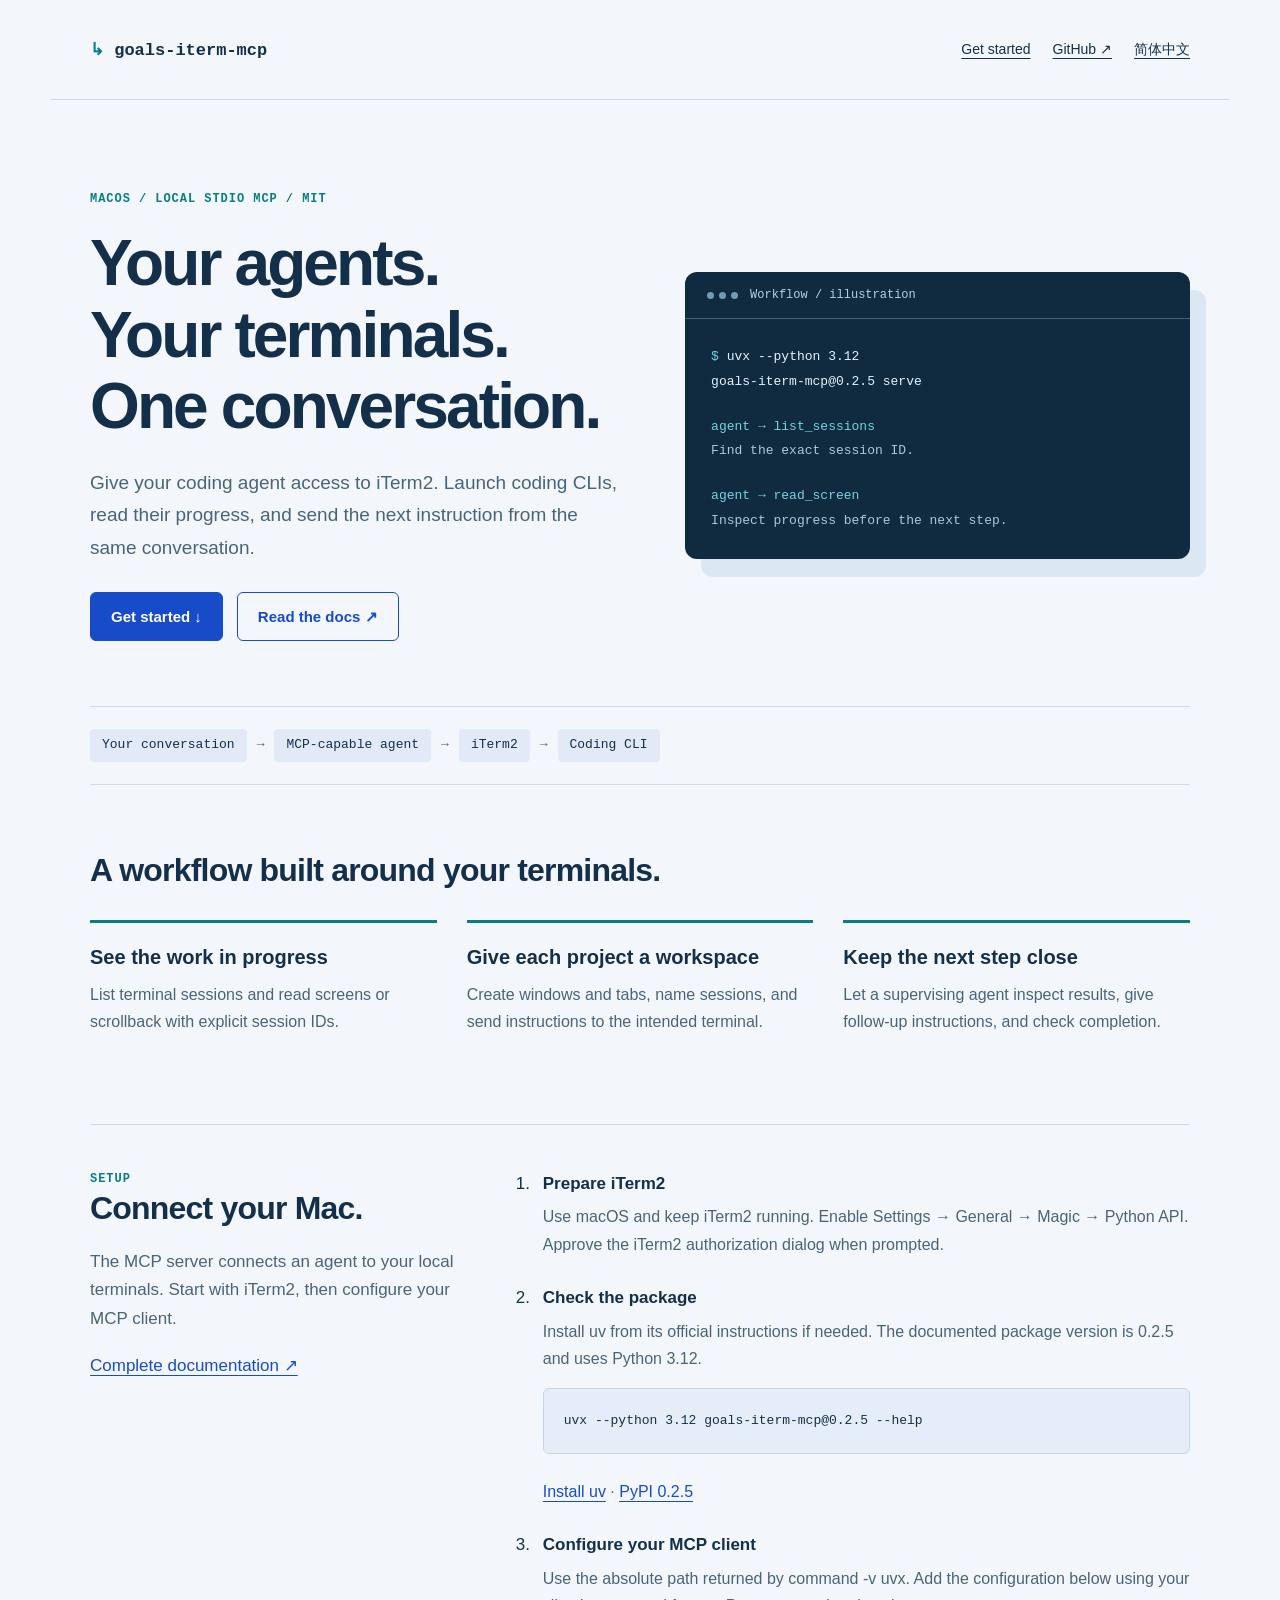
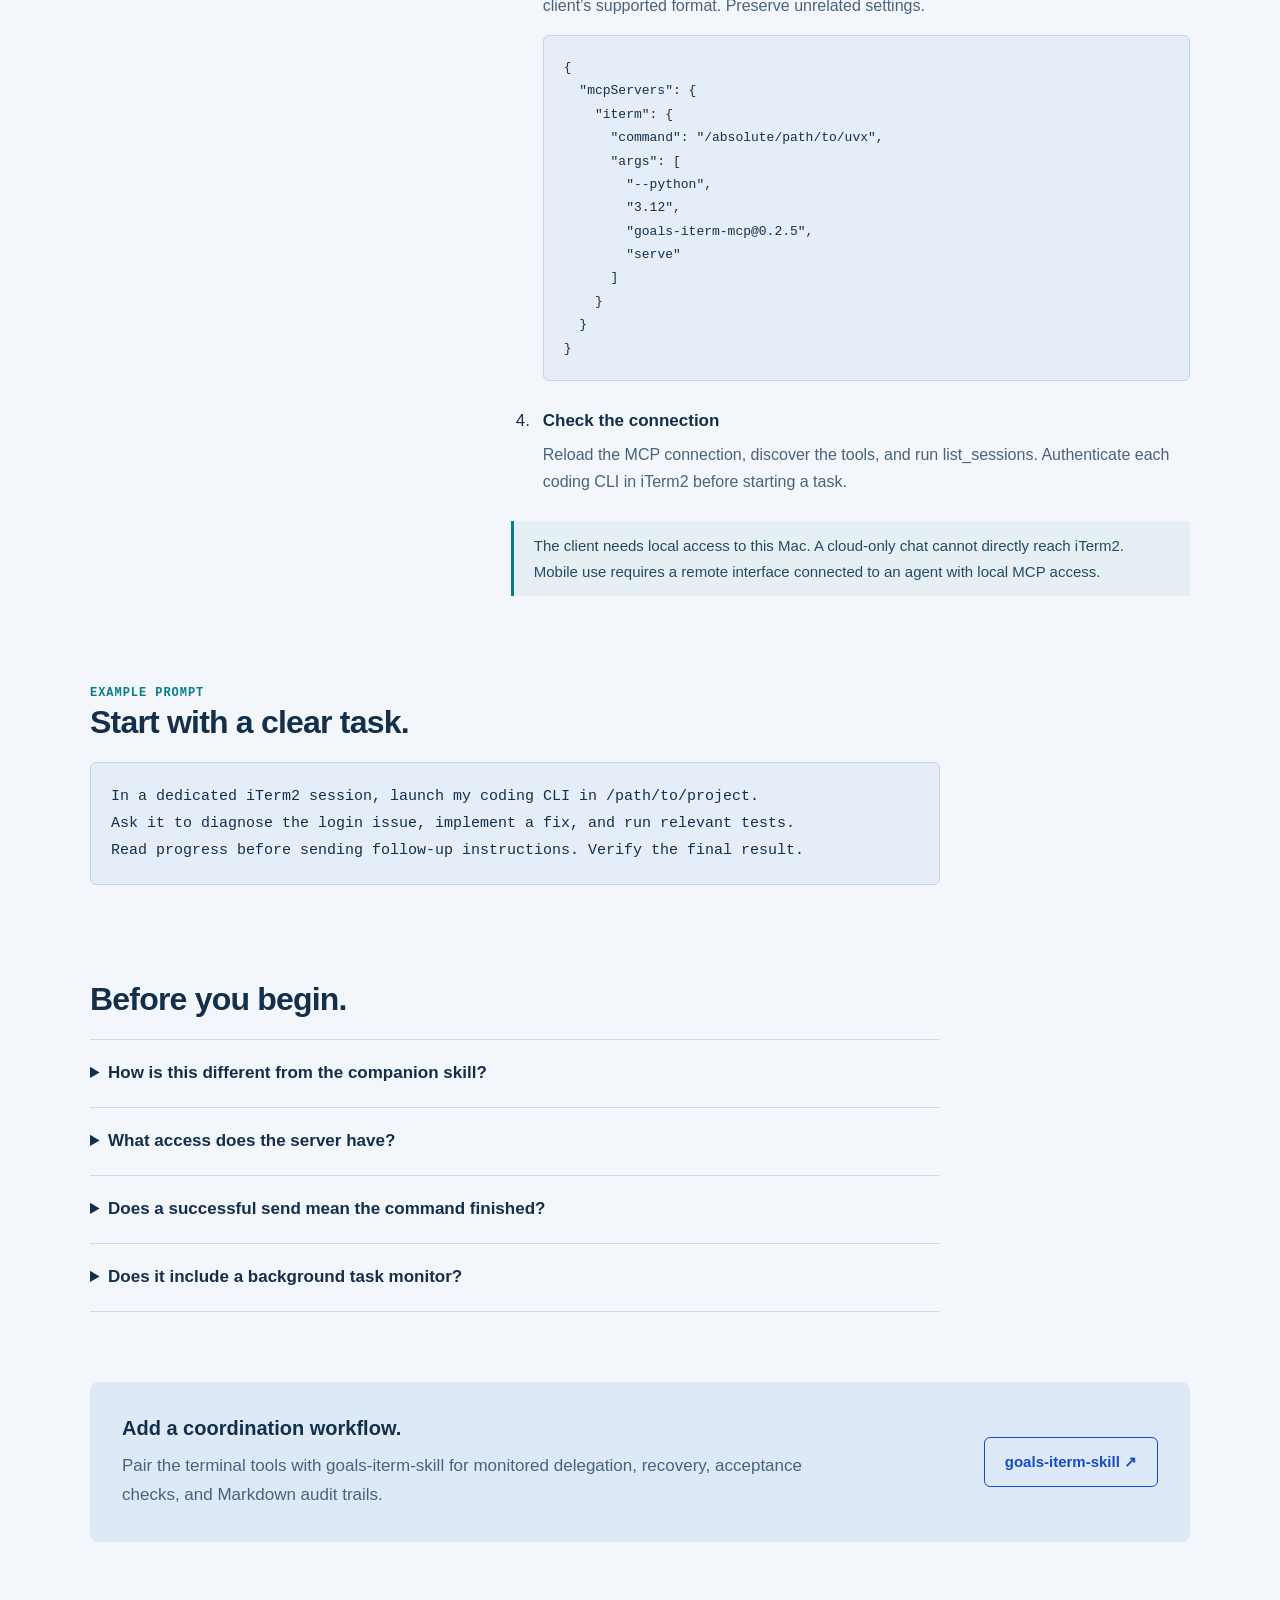
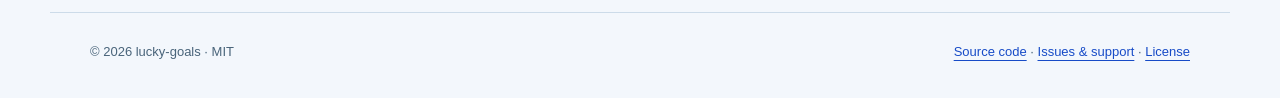
==== commit cec427ee: "feat: add dsh and dsh-tui passive recovery support and release 0.2.5" ====
--- a/site/index.html
+++ b/site/index.html
@@ -21,17 +21,17 @@
 <a class="skip" href="#main">Skip to content</a>
 <header><a class="brand" href="./"><span>↳</span> goals-iterm-mcp</a><nav aria-label="Main navigation"><a href="#install">Get started</a><a href="https://github.com/lucky-goals/goals-iterm-mcp">GitHub ↗</a><a href="./zh/" lang="zh-CN" hreflang="zh-CN">简体中文</a></nav></header>
 <main id="main">
-<section class="hero" aria-labelledby="headline"><div><div class="eyebrow">macOS / local stdio MCP / MIT</div><h1 id="headline">Your agents.<br>Your terminals.<br>One conversation.</h1><p class="lede">Give your coding agent access to iTerm2. Launch coding CLIs, read their progress, and send the next instruction from the same conversation.</p><div class="actions"><a class="button" href="#install">Get started ↓</a><a class="button secondary" href="https://github.com/lucky-goals/goals-iterm-mcp/blob/main/README.md">Read the docs ↗</a></div></div><div class="terminal" aria-label="Illustrative workflow, not a live terminal"><div class="terminal-title"><span class="lights" aria-hidden="true"><i></i><i></i><i></i></span>Workflow / illustration</div><div class="terminal-body"><p><span class="prompt">$</span> uvx --python 3.12<br>  goals-iterm-mcp@0.2.4 serve</p><p><span class="prompt">agent → list_sessions</span><br><span class="comment">Find the exact session ID.</span></p><p><span class="prompt">agent → read_screen</span><br><span class="comment">Inspect progress before the next step.</span></p></div></div></section>
+<section class="hero" aria-labelledby="headline"><div><div class="eyebrow">macOS / local stdio MCP / MIT</div><h1 id="headline">Your agents.<br>Your terminals.<br>One conversation.</h1><p class="lede">Give your coding agent access to iTerm2. Launch coding CLIs, read their progress, and send the next instruction from the same conversation.</p><div class="actions"><a class="button" href="#install">Get started ↓</a><a class="button secondary" href="https://github.com/lucky-goals/goals-iterm-mcp/blob/main/README.md">Read the docs ↗</a></div></div><div class="terminal" aria-label="Illustrative workflow, not a live terminal"><div class="terminal-title"><span class="lights" aria-hidden="true"><i></i><i></i><i></i></span>Workflow / illustration</div><div class="terminal-body"><p><span class="prompt">$</span> uvx --python 3.12<br>  goals-iterm-mcp@0.2.5 serve</p><p><span class="prompt">agent → list_sessions</span><br><span class="comment">Find the exact session ID.</span></p><p><span class="prompt">agent → read_screen</span><br><span class="comment">Inspect progress before the next step.</span></p></div></div></section>
 <div class="flow" aria-label="How it connects"><span>Your conversation</span> <b aria-hidden="true">→</b> <span>MCP-capable agent</span> <b aria-hidden="true">→</b> <span>iTerm2</span> <b aria-hidden="true">→</b> <span>Coding CLI</span></div>
 <section aria-labelledby="capabilities"><h2 id="capabilities">A workflow built around your terminals.</h2><div class="features"><article class="feature"><h3>See the work in progress</h3><p>List terminal sessions and read screens or scrollback with explicit session IDs.</p></article><article class="feature"><h3>Give each project a workspace</h3><p>Create windows and tabs, name sessions, and send instructions to the intended terminal.</p></article><article class="feature"><h3>Keep the next step close</h3><p>Let a supervising agent inspect results, give follow-up instructions, and check completion.</p></article></div></section>
-<section class="setup" id="install" aria-labelledby="setup-title"><div><div class="eyebrow">Setup</div><h2 id="setup-title">Connect your Mac.</h2><p class="intro">The MCP server connects an agent to your local terminals. Start with iTerm2, then configure your MCP client.</p><p><a href="https://github.com/lucky-goals/goals-iterm-mcp/blob/main/README.md">Complete documentation ↗</a></p></div><div><ol class="steps"><li><strong>Prepare iTerm2</strong><p>Use macOS and keep iTerm2 running. Enable Settings → General → Magic → Python API. Approve the iTerm2 authorization dialog when prompted.</p></li><li><strong>Check the package</strong><p>Install uv from its official instructions if needed. The documented package version is 0.2.4 and uses Python 3.12.</p><pre><code>uvx --python 3.12 goals-iterm-mcp@0.2.4 --help</code></pre><p><a href="https://docs.astral.sh/uv/getting-started/installation/">Install uv</a> · <a href="https://pypi.org/project/goals-iterm-mcp/0.2.4/">PyPI 0.2.4</a></p></li><li><strong>Configure your MCP client</strong><p>Use the absolute path returned by command -v uvx. Add the configuration below using your client’s supported format. Preserve unrelated settings.</p><pre><code>{
+<section class="setup" id="install" aria-labelledby="setup-title"><div><div class="eyebrow">Setup</div><h2 id="setup-title">Connect your Mac.</h2><p class="intro">The MCP server connects an agent to your local terminals. Start with iTerm2, then configure your MCP client.</p><p><a href="https://github.com/lucky-goals/goals-iterm-mcp/blob/main/README.md">Complete documentation ↗</a></p></div><div><ol class="steps"><li><strong>Prepare iTerm2</strong><p>Use macOS and keep iTerm2 running. Enable Settings → General → Magic → Python API. Approve the iTerm2 authorization dialog when prompted.</p></li><li><strong>Check the package</strong><p>Install uv from its official instructions if needed. The documented package version is 0.2.5 and uses Python 3.12.</p><pre><code>uvx --python 3.12 goals-iterm-mcp@0.2.5 --help</code></pre><p><a href="https://docs.astral.sh/uv/getting-started/installation/">Install uv</a> · <a href="https://pypi.org/project/goals-iterm-mcp/0.2.5/">PyPI 0.2.5</a></p></li><li><strong>Configure your MCP client</strong><p>Use the absolute path returned by command -v uvx. Add the configuration below using your client’s supported format. Preserve unrelated settings.</p><pre><code>{
   &quot;mcpServers&quot;: {
     &quot;iterm&quot;: {
       &quot;command&quot;: &quot;/absolute/path/to/uvx&quot;,
       &quot;args&quot;: [
         &quot;--python&quot;,
         &quot;3.12&quot;,
-        &quot;goals-iterm-mcp@0.2.4&quot;,
+        &quot;goals-iterm-mcp@0.2.5&quot;,
         &quot;serve&quot;
       ]
     }
